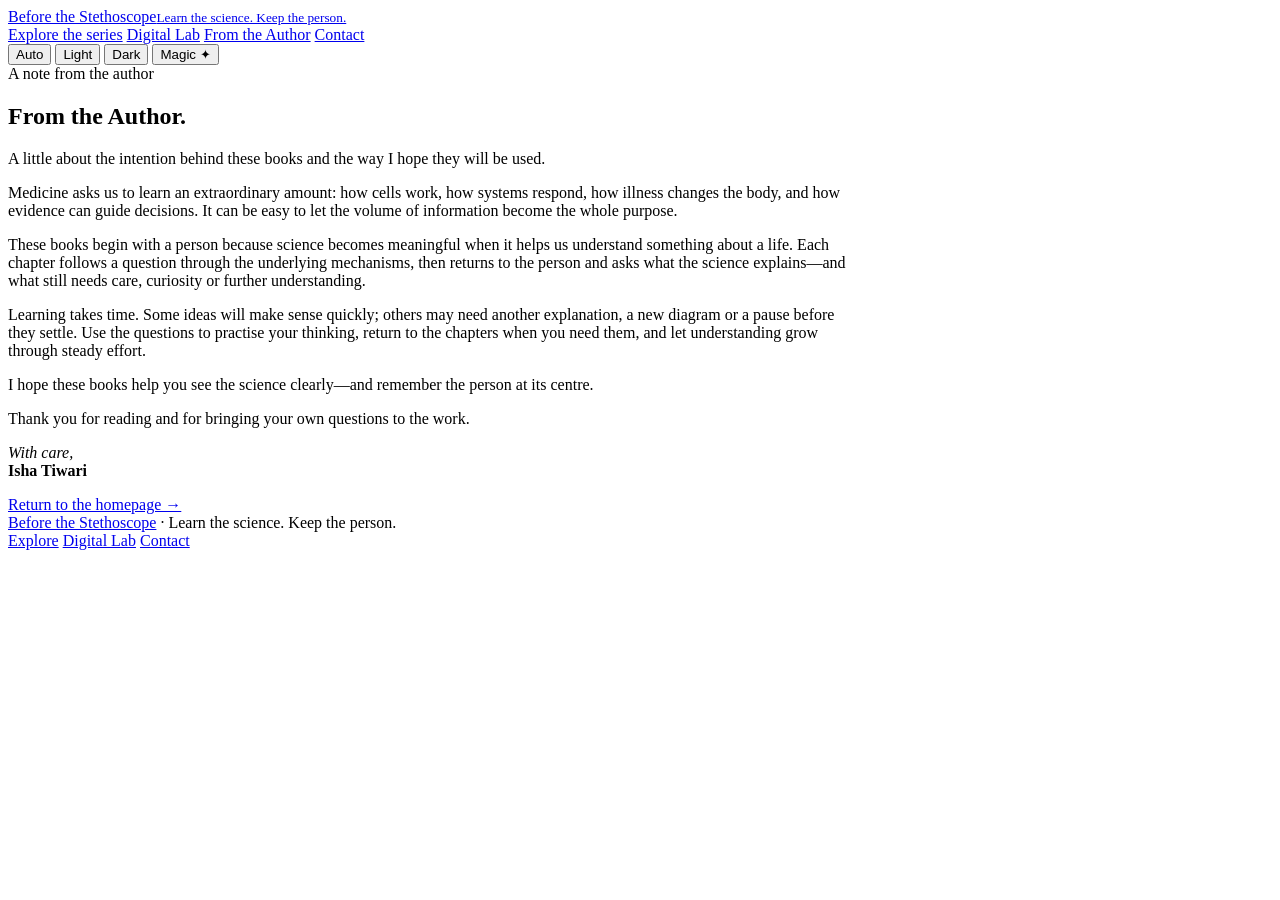
==== author.html @ 23d2c349 "Create author.html" ====
<!doctype html>
<html lang="en" data-theme="dark">
<head>
  <meta charset="utf-8">
  <meta name="viewport" content="width=device-width,initial-scale=1">
  <meta name="description" content="A note from the author of Before the Stethoscope.">
  <title>From the Author — Before the Stethoscope</title>
  <link rel="stylesheet" href="style.css">
  <script defer src="analytics.js"></script>
  <script defer src="site.js"></script>
</head>
<body>
<div class="topline"></div>
<header class="site-header">
  <nav class="nav" aria-label="Main navigation">
    <a class="brand" href="index.html">Before the Stethoscope<small>Learn the science. Keep the person.</small></a>
    <div class="nav-tools">
      <a href="explore.html">Explore the series</a>
      <a href="digital-lab.html">Digital Lab</a>
      <a href="author.html" aria-current="page">From the Author</a>
      <a href="index.html#contact">Contact</a>
      <div class="theme-picker" role="group" aria-label="Choose appearance">
        <button data-theme-choice="system">Auto</button>
        <button data-theme-choice="light">Light</button>
        <button data-theme-choice="dark">Dark</button>
        <button data-theme-choice="magic">Magic ✦</button>
      </div>
    </div>
  </nav>
</header>

<main>
  <section class="page-intro">
    <div class="wrap">
      <span class="eyebrow">A note from the author</span>
      <h1>From the Author.</h1>
      <p>A little about the intention behind these books and the way I hope they will be used.</p>
    </div>
  </section>

  <section class="section">
    <div class="wrap panel" style="max-width:850px">
      <p>Medicine asks us to learn an extraordinary amount: how cells work, how systems respond, how illness changes the body, and how evidence can guide decisions. It can be easy to let the volume of information become the whole purpose.</p>
      <p>These books begin with a person because science becomes meaningful when it helps us understand something about a life. Each chapter follows a question through the underlying mechanisms, then returns to the person and asks what the science explains—and what still needs care, curiosity or further understanding.</p>
      <p>Learning takes time. Some ideas will make sense quickly; others may need another explanation, a new diagram or a pause before they settle. Use the questions to practise your thinking, return to the chapters when you need them, and let understanding grow through steady effort.</p>
      <p class="quote">I hope these books help you see the science clearly—and remember the person at its centre.</p>
      <p>Thank you for reading and for bringing your own questions to the work.</p>
      <p><em>With care,</em><br><strong>Isha Tiwari</strong></p>
      <a class="button outline" href="index.html">Return to the homepage →</a>
    </div>
  </section>
</main>

<footer class="footer">
  <div class="wrap footer-inner">
    <span><a href="index.html">Before the Stethoscope</a> · Learn the science. Keep the person.</span>
    <nav aria-label="Footer navigation">
      <a href="explore.html">Explore</a>
      <a href="digital-lab.html">Digital Lab</a>
      <a href="index.html#contact">Contact</a>
    </nav>
  </div>
</footer>
</body>
</html>
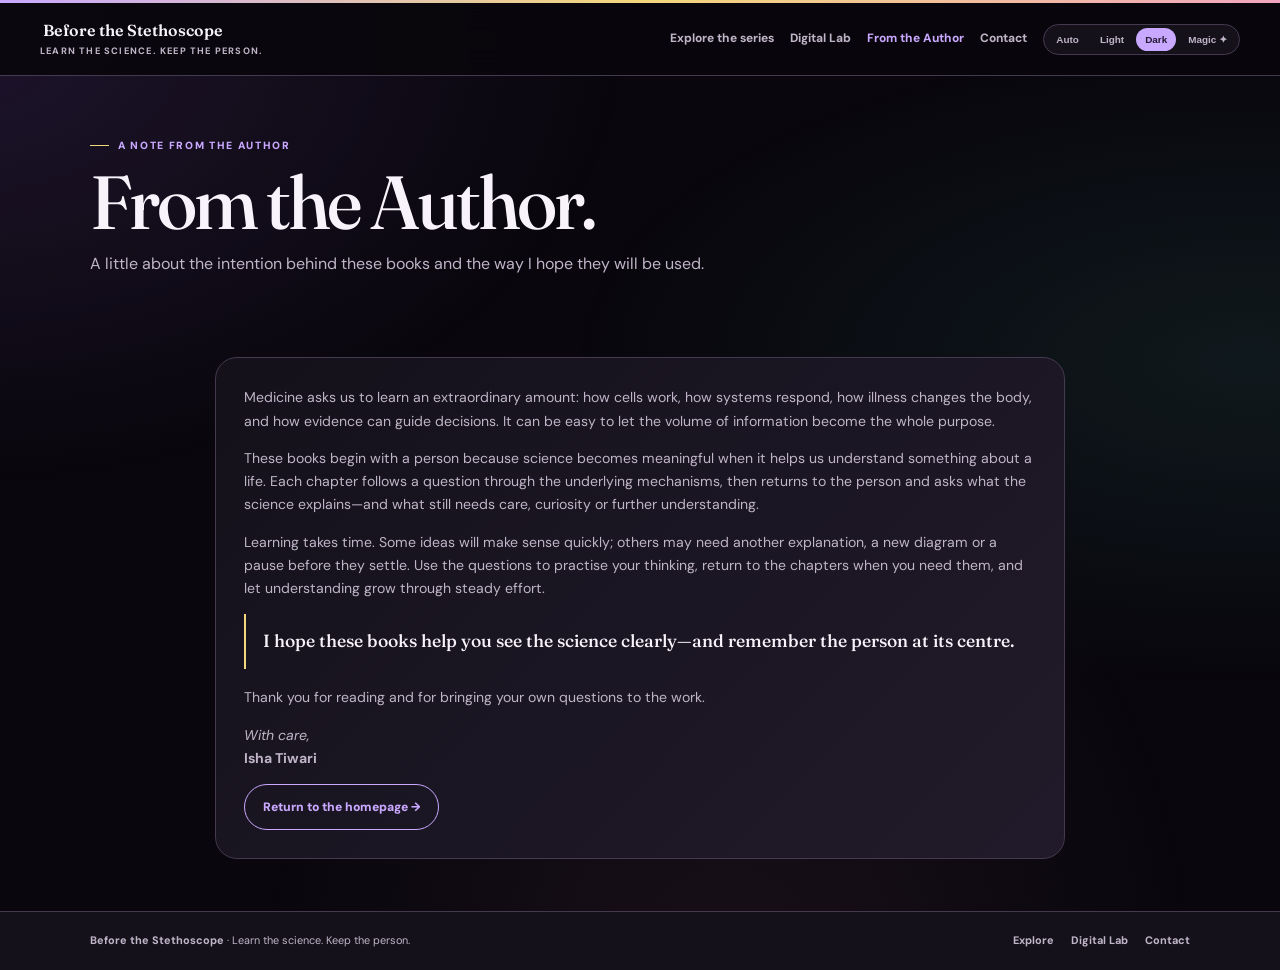
==== commit d44a2da1: "Update author.html" ====
--- a/author.html
+++ b/author.html
@@ -3,6 +3,7 @@
 <head>
   <meta charset="utf-8">
   <meta name="viewport" content="width=device-width,initial-scale=1">
+  <link rel="icon" type="image/png" href="images/before-the-stethoscope-transparent.png">
   <meta name="description" content="A note from the author of Before the Stethoscope.">
   <title>From the Author — Before the Stethoscope</title>
   <link rel="stylesheet" href="style.css">
@@ -13,7 +14,17 @@
 <div class="topline"></div>
 <header class="site-header">
   <nav class="nav" aria-label="Main navigation">
-    <a class="brand" href="index.html">Before the Stethoscope<small>Learn the science. Keep the person.</small></a>
+   <a class="brand" href="index.html" aria-label="Before the Stethoscope home">
+  <img
+    class="brand-logo"
+    src="before-the-stethoscope-transparent.png"
+    alt=""
+  >
+  <span class="brand-copy">
+    Before the Stethoscope
+    <small>Learn the science. Keep the person.</small>
+  </span>
+</a>
     <div class="nav-tools">
       <a href="explore.html">Explore the series</a>
       <a href="digital-lab.html">Digital Lab</a>
--- a/style.css
+++ b/style.css
@@ -0,0 +1,320 @@
+@import url('https://fonts.googleapis.com/css2?family=DM+Sans:wght@400;500;600;700;800&family=Fraunces:opsz,wght@9..144,400;9..144,500;9..144,600&display=swap');
+
+:root {
+  color-scheme: dark;
+  --bg: #09070d;
+  --paper: #14111b;
+  --soft: #211a2a;
+  --ink: #f8f3fb;
+  --muted: #c0b5c8;
+  --violet: #c9a8ff;
+  --gold: #f3d77b;
+  --rose: #f1a6bf;
+  --line: #45394f;
+  --serif: Fraunces, Georgia, serif;
+  --sans: 'DM Sans', system-ui, sans-serif;
+}
+
+:root[data-theme="light"] {
+  color-scheme: light;
+  --bg: #f8f5f1;
+  --paper: #fffdf9;
+  --soft: #f0eaf4;
+  --ink: #292435;
+  --muted: #6d6676;
+  --violet: #684b91;
+  --gold: #aa812d;
+  --rose: #b85e7b;
+  --line: #e3dce7;
+}
+
+:root[data-theme="magic"] {
+  --bg: #09060e;
+  --paper: #130d1b;
+  --soft: #20142d;
+  --ink: #fff8ff;
+  --muted: #d0c1df;
+  --violet: #d3adff;
+  --gold: #ffe17d;
+  --rose: #f6a0c3;
+  --line: #52396b;
+}
+
+* { box-sizing: border-box; }
+html { scroll-behavior: smooth; scroll-padding-top: 90px; }
+
+body {
+  margin: 0;
+  background: var(--bg);
+  color: var(--ink);
+  font: 16px/1.65 var(--sans);
+}
+
+body:before {
+  content: '';
+  position: fixed;
+  inset: -20%;
+  z-index: -1;
+  pointer-events: none;
+  background:
+    radial-gradient(ellipse at 12% 18%, #8856c42b, transparent 30%),
+    radial-gradient(ellipse at 84% 43%, #42a99b1c, transparent 32%),
+    radial-gradient(ellipse at 55% 92%, #d47b9d14, transparent 34%);
+  animation: drift 24s ease-in-out infinite alternate;
+}
+
+:root[data-theme="magic"] body:before {
+  background:
+    radial-gradient(ellipse at 12% 18%, #b45cff55, transparent 34%),
+    radial-gradient(ellipse at 84% 43%, #42e8cf30, transparent 34%),
+    radial-gradient(ellipse at 55% 92%, #ff78cc2b, transparent 38%);
+}
+
+@keyframes drift {
+  to { transform: translate(1.5%, -1%) scale(1.06); filter: hue-rotate(22deg); }
+}
+
+a { color: inherit; }
+a:focus-visible, button:focus-visible { outline: 3px solid var(--rose); outline-offset: 3px; }
+.skip { position: absolute; left: -999px; top: 10px; z-index: 10; padding: 10px; background: var(--paper); }
+.skip:focus { left: 10px; }
+.wrap { width: min(1100px, calc(100% - 36px)); margin: auto; }
+.topline { height: 3px; background: linear-gradient(90deg, var(--violet), var(--gold), var(--rose)); }
+
+.site-header {
+  position: sticky;
+  top: 0;
+  z-index: 5;
+  background: color-mix(in srgb, var(--bg) 92%, transparent);
+  backdrop-filter: blur(16px);
+  border-bottom: 1px solid var(--line);
+}
+
+.nav {
+  width: min(1200px, calc(100% - 36px));
+  min-height: 72px;
+  margin: auto;
+  display: flex;
+  justify-content: space-between;
+  align-items: center;
+  gap: 18px;
+}
+
+.brand { text-decoration: none; font: 600 1rem/1.2 var(--serif); }
+.brand small {
+  display: block;
+  margin-top: 4px;
+  color: var(--muted);
+  font: 750 .58rem var(--sans);
+  letter-spacing: .13em;
+  text-transform: uppercase;
+}
+
+.nav-tools { display: flex; align-items: center; gap: 16px; }
+.nav-tools > a { color: var(--muted); font-size: .75rem; font-weight: 750; text-decoration: none; }
+.nav-tools > a:hover, .nav-tools > a[aria-current="page"] { color: var(--violet); }
+
+.theme-picker {
+  display: flex;
+  gap: 3px;
+  padding: 3px;
+  border: 1px solid var(--line);
+  border-radius: 99px;
+  background: var(--paper);
+}
+
+.theme-picker button {
+  border: 0;
+  border-radius: 99px;
+  background: transparent;
+  padding: 6px 9px;
+  color: var(--muted);
+  font-size: .62rem;
+  font-weight: 800;
+  cursor: pointer;
+}
+
+.theme-picker button[aria-pressed="true"] { background: var(--violet); color: #241a31; }
+
+.eyebrow {
+  display: inline-flex;
+  align-items: center;
+  gap: 9px;
+  color: var(--violet);
+  font-size: .65rem;
+  font-weight: 850;
+  letter-spacing: .16em;
+  text-transform: uppercase;
+}
+
+.eyebrow:before { content: ''; width: 19px; height: 1px; background: var(--gold); }
+h1, h2, h3, p { margin-top: 0; }
+
+.hero { position: relative; overflow: hidden; padding: 78px 0 58px; text-align: center; }
+.hero:before {
+  content: '';
+  position: absolute;
+  left: 50%;
+  top: -260px;
+  width: 500px;
+  height: 500px;
+  transform: translateX(-50%);
+  border: 1px solid #c7a4ff26;
+  border-radius: 50%;
+  box-shadow: inset 0 0 0 35px #c7a4ff08, inset 0 0 0 84px #f1d4770a;
+  pointer-events: none;
+}
+.hero-content { position: relative; max-width: 820px; margin: auto; }
+.hero h1 { margin: 14px 0; font: 500 clamp(3rem, 8vw, 6.3rem)/.99 var(--serif); letter-spacing: -.055em; }
+.hero h1 em { color: var(--violet); font-weight: 400; }
+.hero .lead { max-width: 670px; margin: 0 auto; color: var(--muted); font-size: 1rem; }
+
+.actions { display: flex; justify-content: center; flex-wrap: wrap; gap: 11px; margin-top: 26px; }
+.button {
+  display: inline-flex;
+  align-items: center;
+  justify-content: center;
+  padding: 12px 18px;
+  border: 1px solid var(--violet);
+  border-radius: 99px;
+  background: var(--violet);
+  color: #21162c;
+  text-decoration: none;
+  font-size: .76rem;
+  font-weight: 850;
+  transition: transform .2s, box-shadow .2s;
+}
+.button:hover { transform: translateY(-2px); box-shadow: 0 8px 25px #a875e638; }
+.button.outline { background: transparent; color: var(--violet); }
+
+.section { padding: 34px 0 52px; scroll-margin-top: 90px; }
+.heading { display: flex; align-items: end; justify-content: space-between; gap: 20px; margin-bottom: 20px; }
+.heading h2 { margin: 8px 0 0; font: 500 clamp(2rem, 4vw, 3rem)/1.08 var(--serif); }
+.heading > p { max-width: 420px; margin: 0; color: var(--muted); font-size: .82rem; }
+
+.panel {
+  padding: 28px;
+  border: 1px solid var(--line);
+  border-radius: 22px;
+  background: linear-gradient(135deg, var(--paper), var(--soft));
+}
+.split { display: grid; grid-template-columns: .8fr 1.2fr; gap: 32px; align-items: center; }
+.panel h2 { margin: 10px 0; font: 500 clamp(1.9rem, 4vw, 2.8rem)/1.08 var(--serif); }
+.panel p { color: var(--muted); font-size: .88rem; }
+.panel p:last-child { margin-bottom: 0; }
+.quote { padding: 14px 17px; border-left: 2px solid var(--gold); color: var(--ink) !important; font: 500 1.1rem/1.5 var(--serif) !important; }
+
+.grid { display: grid; grid-template-columns: repeat(3, 1fr); gap: 13px; }
+.card {
+  position: relative;
+  min-height: 148px;
+  padding: 19px;
+  border: 1px solid color-mix(in srgb, var(--accent) 35%, var(--line));
+  border-radius: 18px;
+  background: linear-gradient(145deg, color-mix(in srgb, var(--accent) 13%, var(--paper)), var(--paper));
+  text-decoration: none;
+  overflow: hidden;
+  transition: transform .2s, border .2s;
+}
+.card:after {
+  content: '';
+  position: absolute;
+  width: 110px;
+  height: 110px;
+  right: -35px;
+  top: -40px;
+  border: 1px solid color-mix(in srgb, var(--accent) 30%, transparent);
+  border-radius: 50%;
+  box-shadow: 0 0 0 15px color-mix(in srgb, var(--accent) 5%, transparent), 0 0 0 32px color-mix(in srgb, var(--accent) 3%, transparent);
+}
+.card:hover { transform: translateY(-4px); border-color: var(--accent); }
+.card small { color: var(--accent); font-size: .61rem; font-weight: 850; letter-spacing: .14em; }
+.card h3 { position: relative; z-index: 1; margin: 11px 0 6px; font: 500 1.3rem/1.12 var(--serif); }
+.card p { position: relative; z-index: 1; margin: 0; color: var(--muted); font-size: .76rem; }
+
+.feature-grid { display: grid; grid-template-columns: repeat(3, 1fr); gap: 13px; }
+.feature { padding: 22px; border: 1px solid var(--line); border-radius: 18px; background: var(--paper); }
+.feature .symbol { font-size: 1.5rem; }
+.feature h3 { margin: 10px 0 6px; font: 500 1.35rem var(--serif); }
+.feature p { color: var(--muted); font-size: .8rem; }
+.feature a { color: var(--violet); font-size: .75rem; font-weight: 800; text-decoration: none; }
+
+.contact {
+  display: grid;
+  grid-template-columns: 1fr auto;
+  gap: 20px;
+  align-items: center;
+  padding: 26px 29px;
+  border-radius: 22px;
+  background: #39264c;
+  color: #fff;
+}
+.contact h2 { margin: 7px 0; font: 500 clamp(1.8rem, 3.5vw, 2.5rem)/1.1 var(--serif); }
+.contact p { margin: 0; color: #eee5f3; font-size: .84rem; }
+.contact a { padding: 12px 17px; border: 1px solid white; border-radius: 99px; background: white; color: #39264c; font-size: .76rem; font-weight: 850; text-decoration: none; white-space: nowrap; }
+
+.footer { padding: 20px 0; background: var(--paper); border-top: 1px solid var(--line); color: var(--muted); font-size: .68rem; }
+.footer-inner { display: flex; justify-content: space-between; gap: 15px; align-items: center; }
+.footer a { font-weight: 750; text-decoration: none; }
+.footer nav { display: flex; gap: 17px; }
+
+.page-intro { padding: 52px 0 30px; }
+.page-intro h1 { margin: 10px 0; font: 500 clamp(2.6rem, 6vw, 4.7rem)/1.02 var(--serif); letter-spacing: -.04em; }
+.page-intro p { max-width: 720px; color: var(--muted); }
+
+.series-list { display: grid; gap: 13px; }
+.series-row {
+  display: grid;
+  grid-template-columns: 65px 1fr;
+  gap: 18px;
+  padding: 22px;
+  border: 1px solid var(--line);
+  border-left: 3px solid var(--accent);
+  border-radius: 16px;
+  background: var(--paper);
+}
+.series-num { color: var(--accent); font: 500 1.55rem var(--serif); }
+.series-row h2 { margin: 0 0 5px; font: 500 1.55rem var(--serif); }
+.series-row p { margin: 0; color: var(--muted); font-size: .85rem; }
+.series-row .focus { margin-top: 10px; color: var(--accent); font-size: .68rem; font-weight: 800; letter-spacing: .06em; }
+
+.lab-grid { display: grid; grid-template-columns: repeat(2, 1fr); gap: 16px; }
+.lab-card { padding: 24px; border: 1px solid var(--line); border-radius: 20px; background: linear-gradient(145deg, var(--paper), var(--soft)); }
+.lab-card h2 { font: 500 1.65rem var(--serif); }
+.lab-card p { color: var(--muted); font-size: .86rem; }
+.lab-card label { display: block; margin: 18px 0 6px; font-size: .76rem; font-weight: 800; }
+.lab-card input[type="range"] { width: 100%; accent-color: var(--violet); }
+.readout { padding: 14px; border: 1px solid var(--line); border-radius: 12px; background: var(--bg); color: var(--violet); font-weight: 750; }
+.choice { display: flex; flex-wrap: wrap; gap: 8px; margin: 14px 0; }
+.choice button { padding: 9px 12px; border: 1px solid var(--line); border-radius: 99px; background: var(--paper); color: var(--ink); font: 700 .75rem var(--sans); cursor: pointer; }
+.choice button:hover { border-color: var(--violet); }
+.answer { min-height: 55px; margin-top: 12px; padding: 12px; border-left: 2px solid var(--gold); color: var(--muted); font-size: .82rem; }
+.note { font-size: .72rem !important; color: var(--muted); }
+
+@media (max-width: 850px) {
+  .grid { grid-template-columns: repeat(2, 1fr); }
+  .split { grid-template-columns: 1fr; gap: 10px; }
+  .nav-tools > a { display: none; }
+  .feature-grid { grid-template-columns: 1fr 1fr; }
+}
+
+@media (max-width: 600px) {
+  .nav { width: calc(100% - 24px); min-height: 64px; }
+  .nav-tools { gap: 5px; }
+  .theme-picker button { padding: 6px; }
+  .hero { padding-top: 52px; }
+  .grid, .feature-grid, .lab-grid { grid-template-columns: 1fr; }
+  .heading { display: block; }
+  .heading > p { margin-top: 9px; }
+  .panel { padding: 21px; }
+  .contact { grid-template-columns: 1fr; }
+  .contact a { justify-self: start; }
+  .footer-inner { display: block; }
+  .footer nav { margin-top: 10px; flex-wrap: wrap; }
+  .series-row { grid-template-columns: 43px 1fr; padding: 17px; }
+  .series-row h2 { font-size: 1.3rem; }
+}
+
+@media (prefers-reduced-motion: reduce) {
+  *, *:before, *:after { scroll-behavior: auto !important; animation: none !important; transition: none !important; }
+}
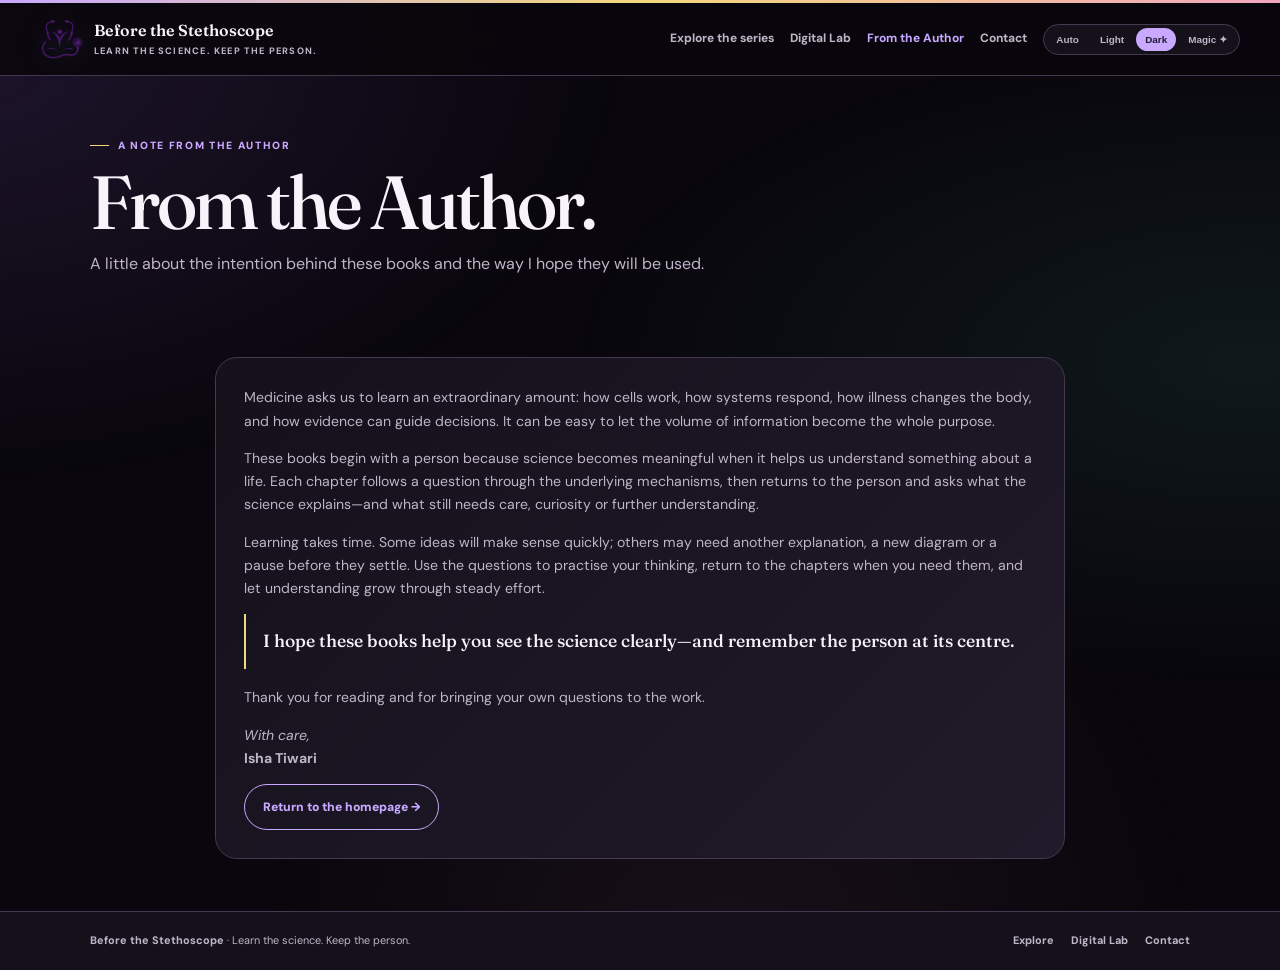
==== commit 6d67eae7: "Update author.html" ====
--- a/author.html
+++ b/author.html
@@ -17,7 +17,7 @@
    <a class="brand" href="index.html" aria-label="Before the Stethoscope home">
   <img
     class="brand-logo"
-    src="before-the-stethoscope-transparent.png"
+    src="images/before-the-stethoscope-transparent.png"
     alt=""
   >
   <span class="brand-copy">
--- a/style.css
+++ b/style.css
@@ -318,3 +318,43 @@
 @media (prefers-reduced-motion: reduce) {
   *, *:before, *:after { scroll-behavior: auto !important; animation: none !important; transition: none !important; }
 }
+.brand {
+  display: flex;
+  align-items: center;
+  gap: 10px;
+  text-decoration: none;
+}
+
+.brand-logo {
+  display: block;
+  width: 44px;
+  height: 44px;
+  object-fit: contain;
+  filter: drop-shadow(0 0 12px #b591e733);
+}
+
+.brand-copy {
+  display: block;
+}
+
+.footer-brand {
+  display: flex;
+  align-items: center;
+  gap: 9px;
+}
+
+.footer-brand img {
+  width: 36px;
+  height: 36px;
+  object-fit: contain;
+}
+
+.footer-brand span,
+.footer-brand small {
+  display: block;
+}
+
+.footer-brand small {
+  font-size: .61rem;
+  font-weight: 500;
+}
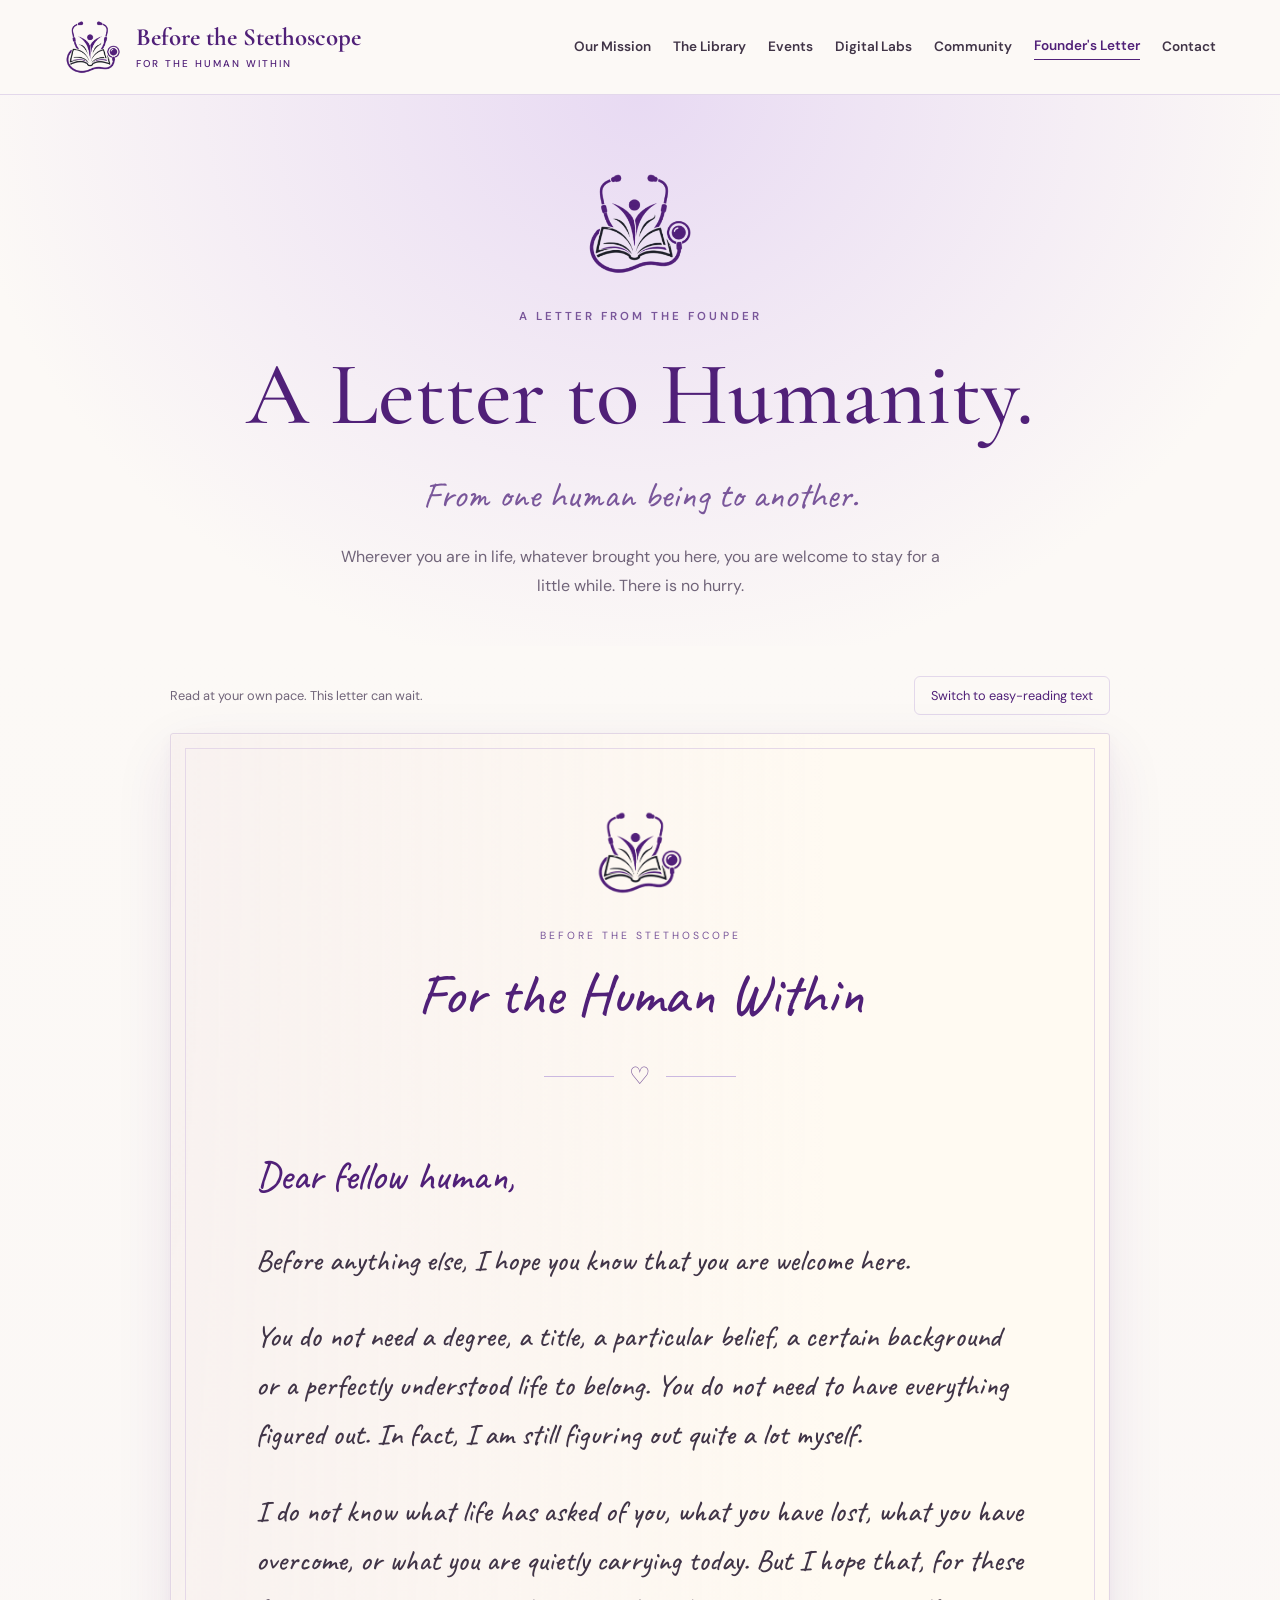
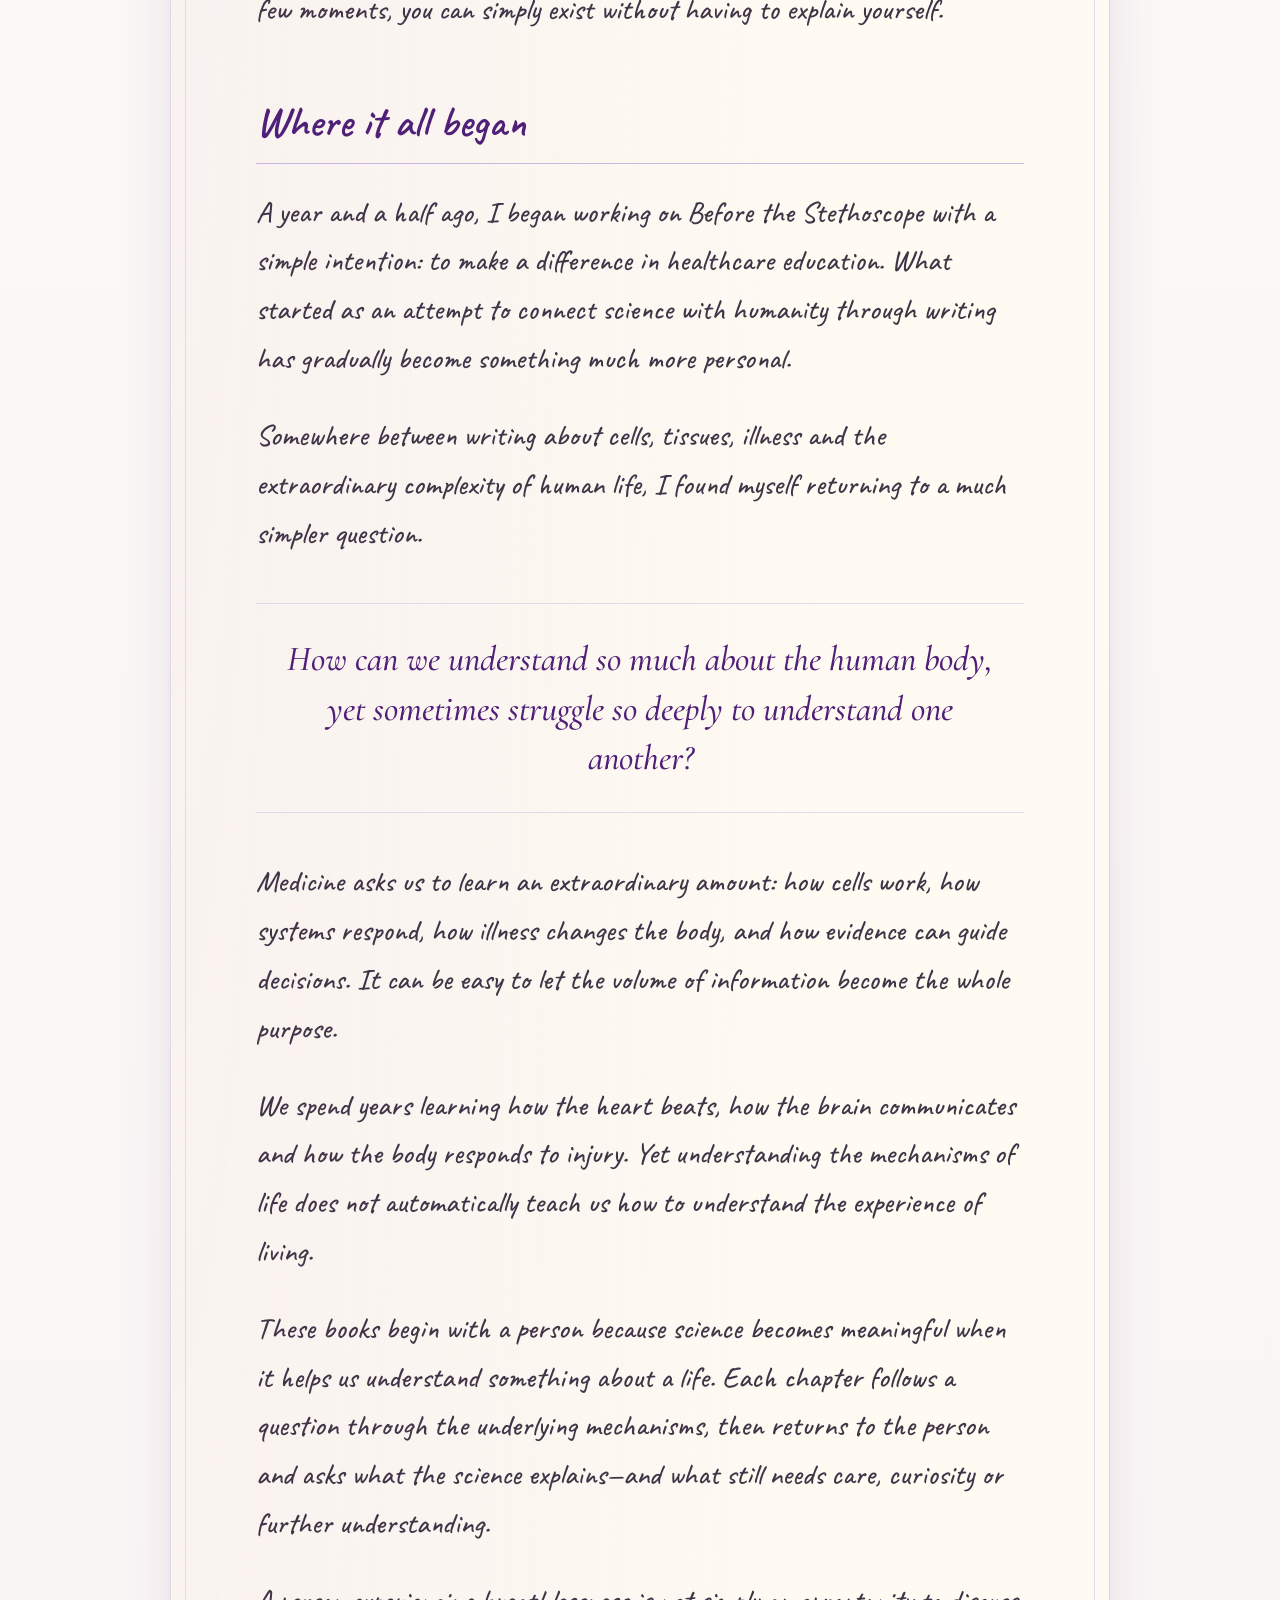
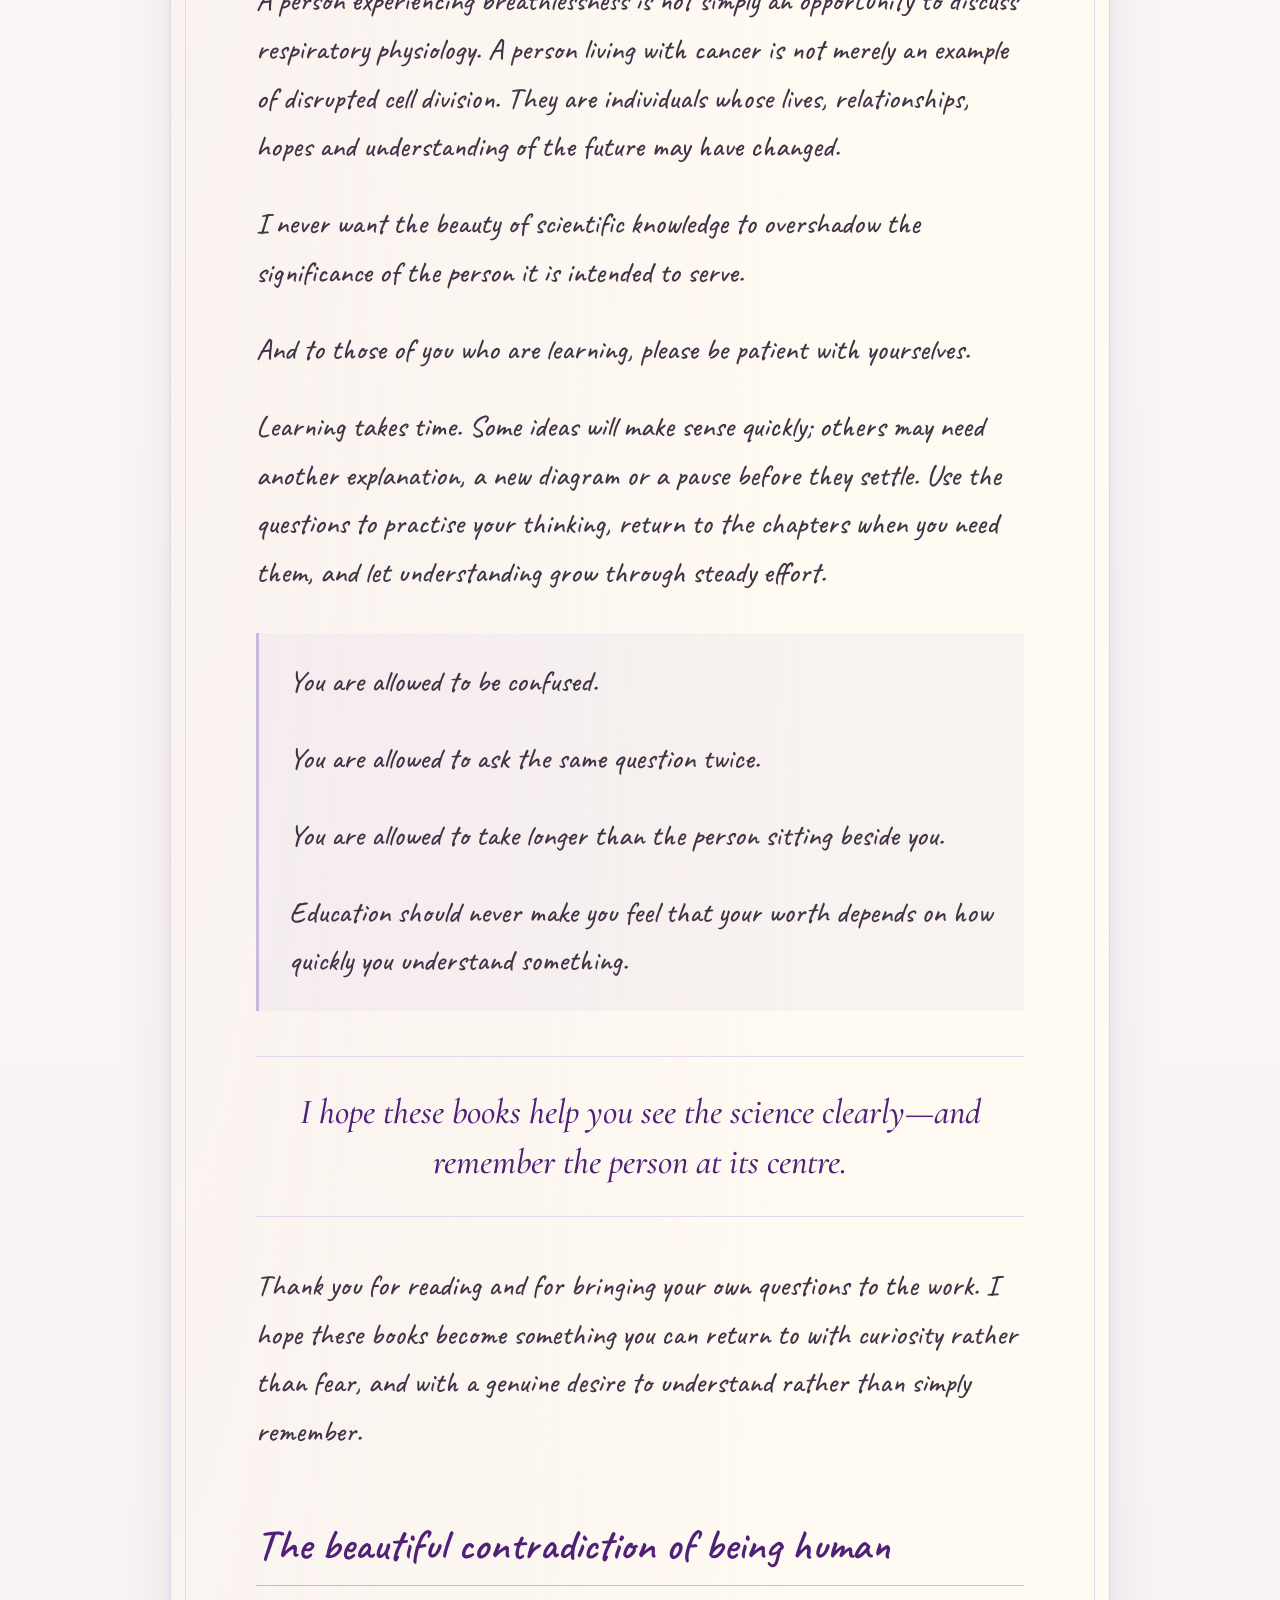
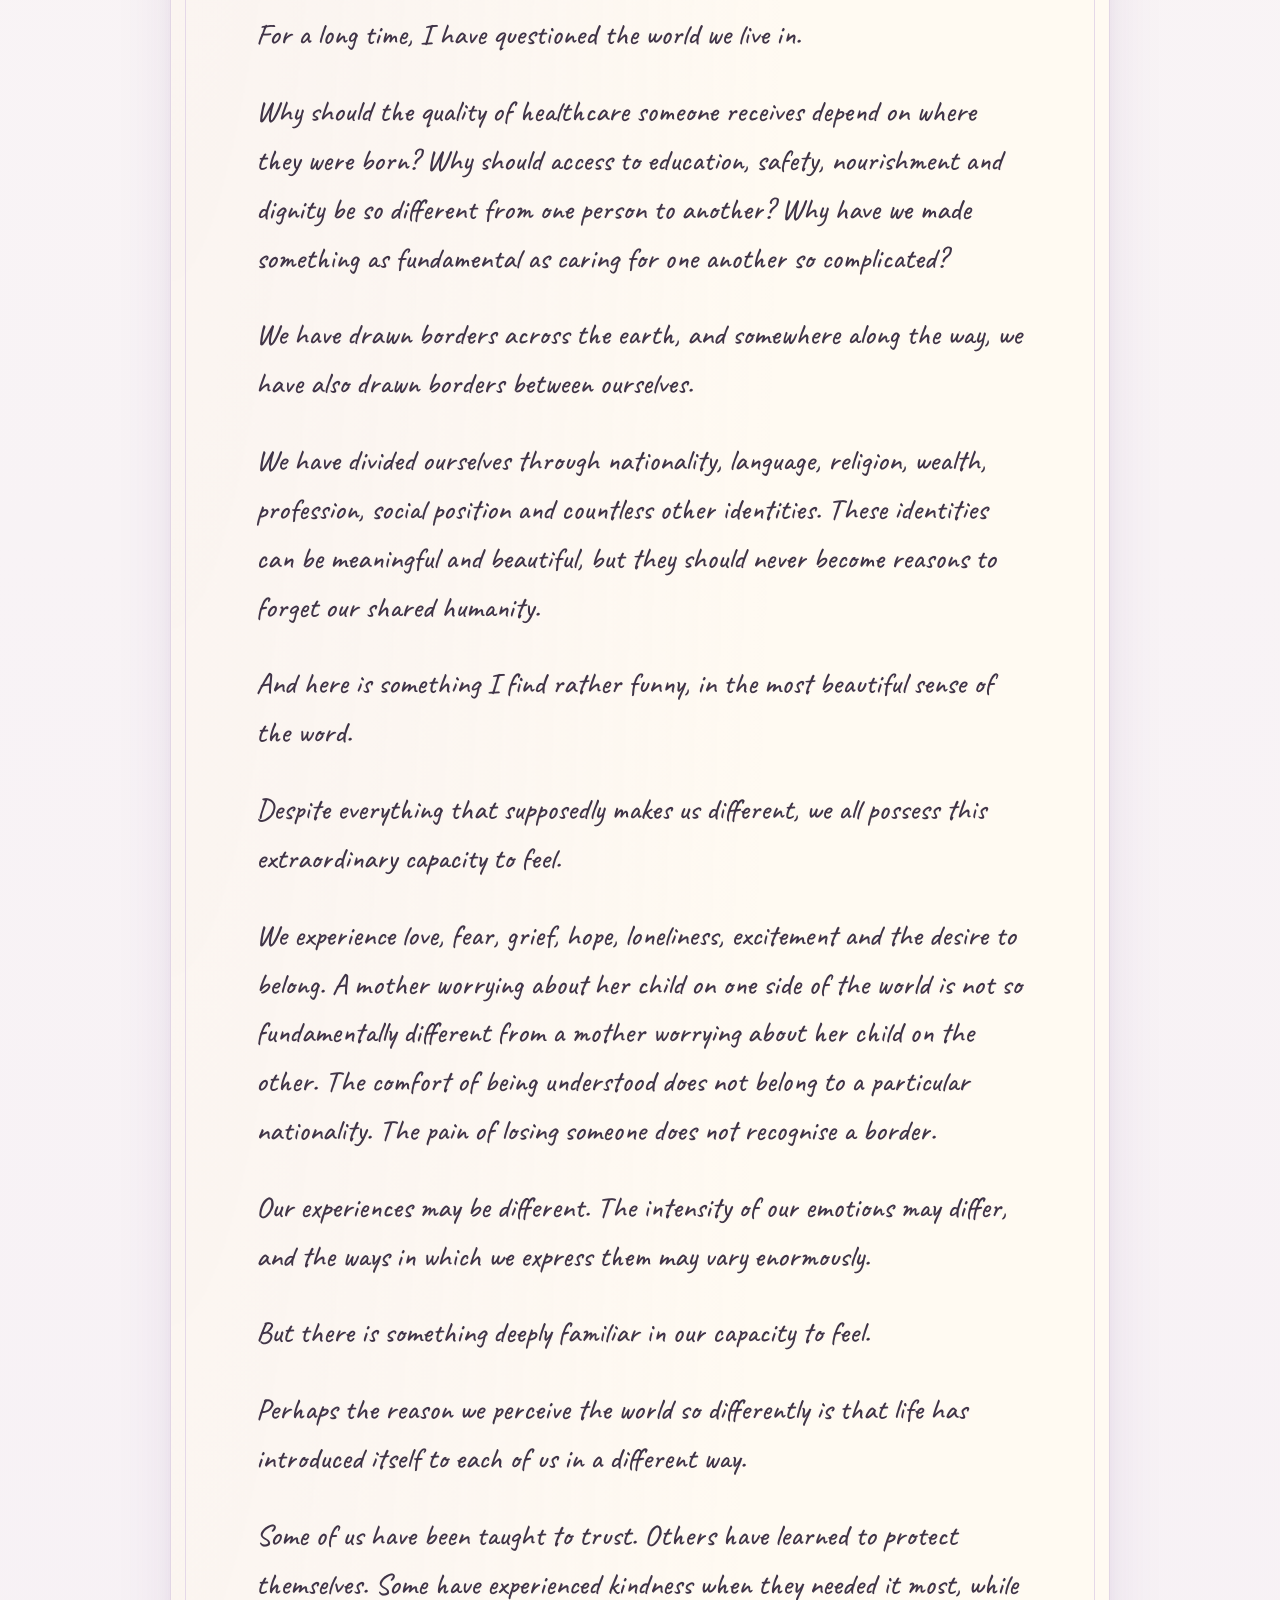
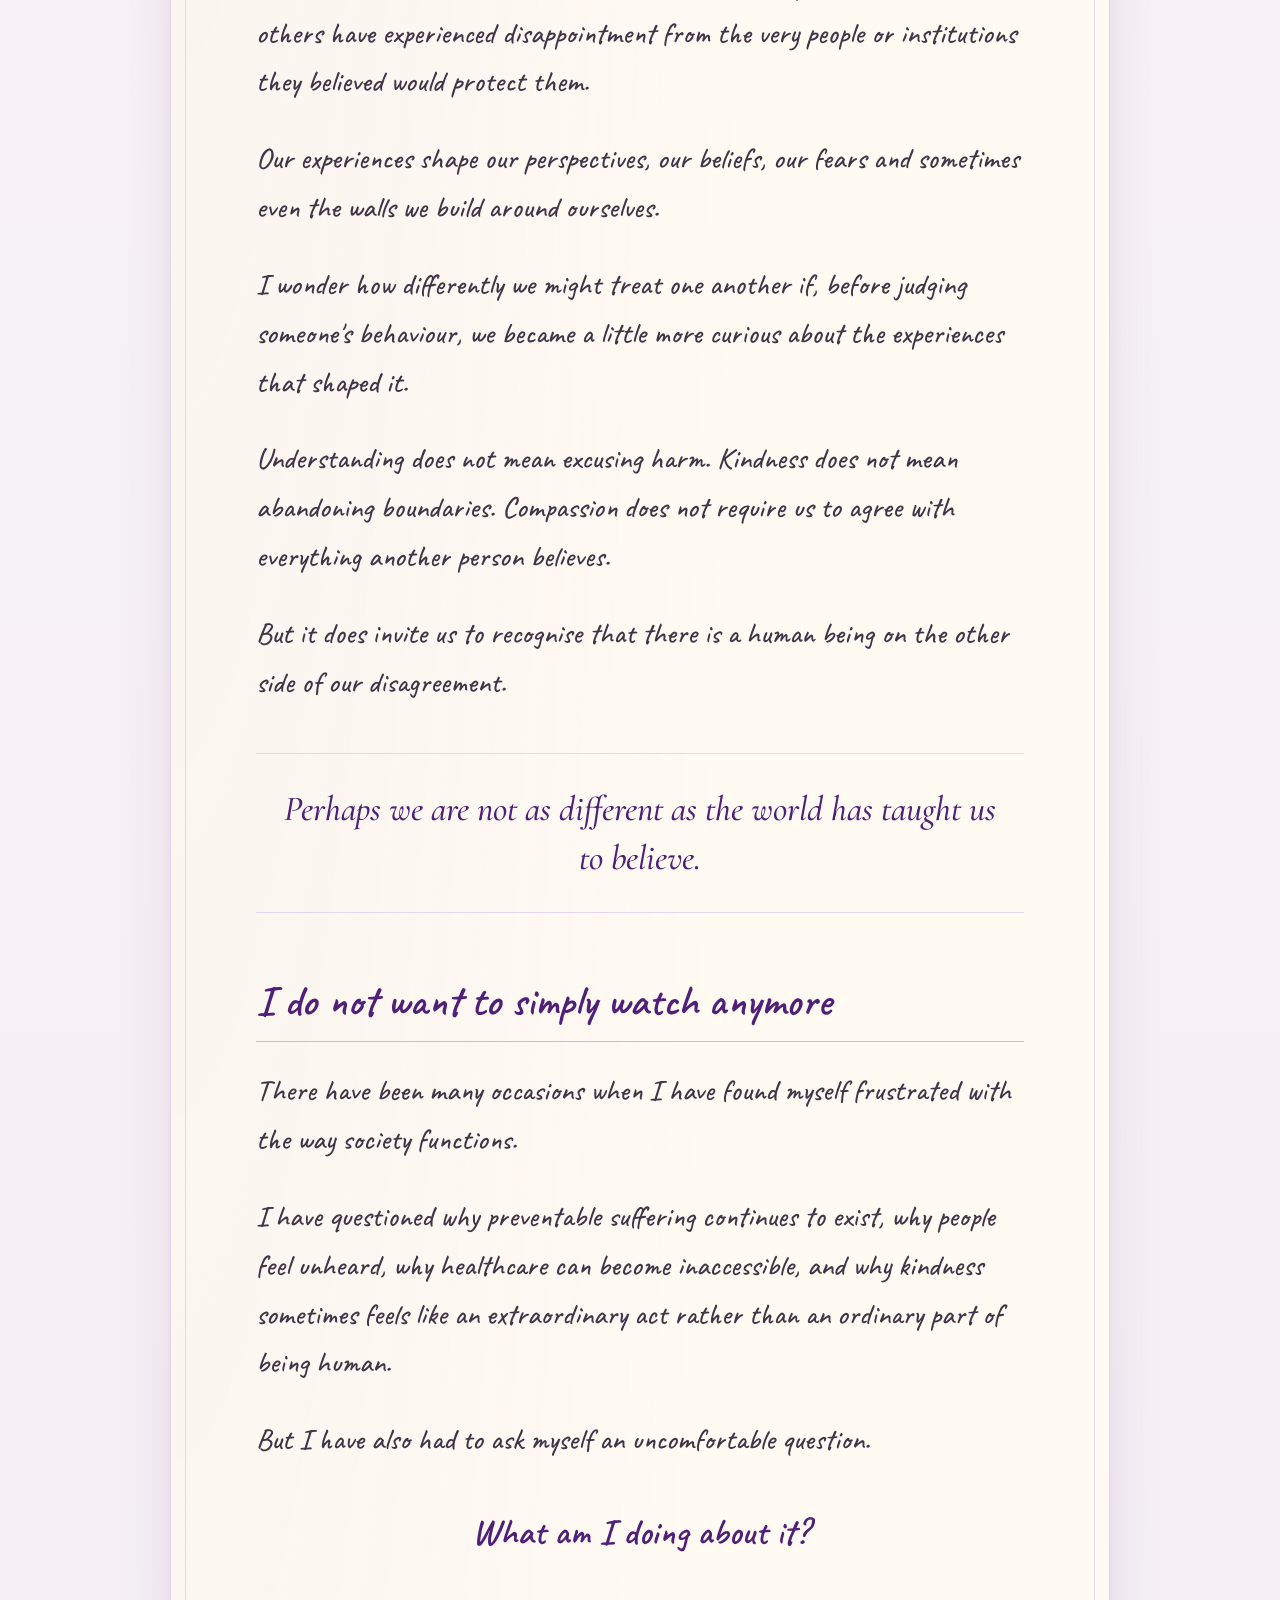
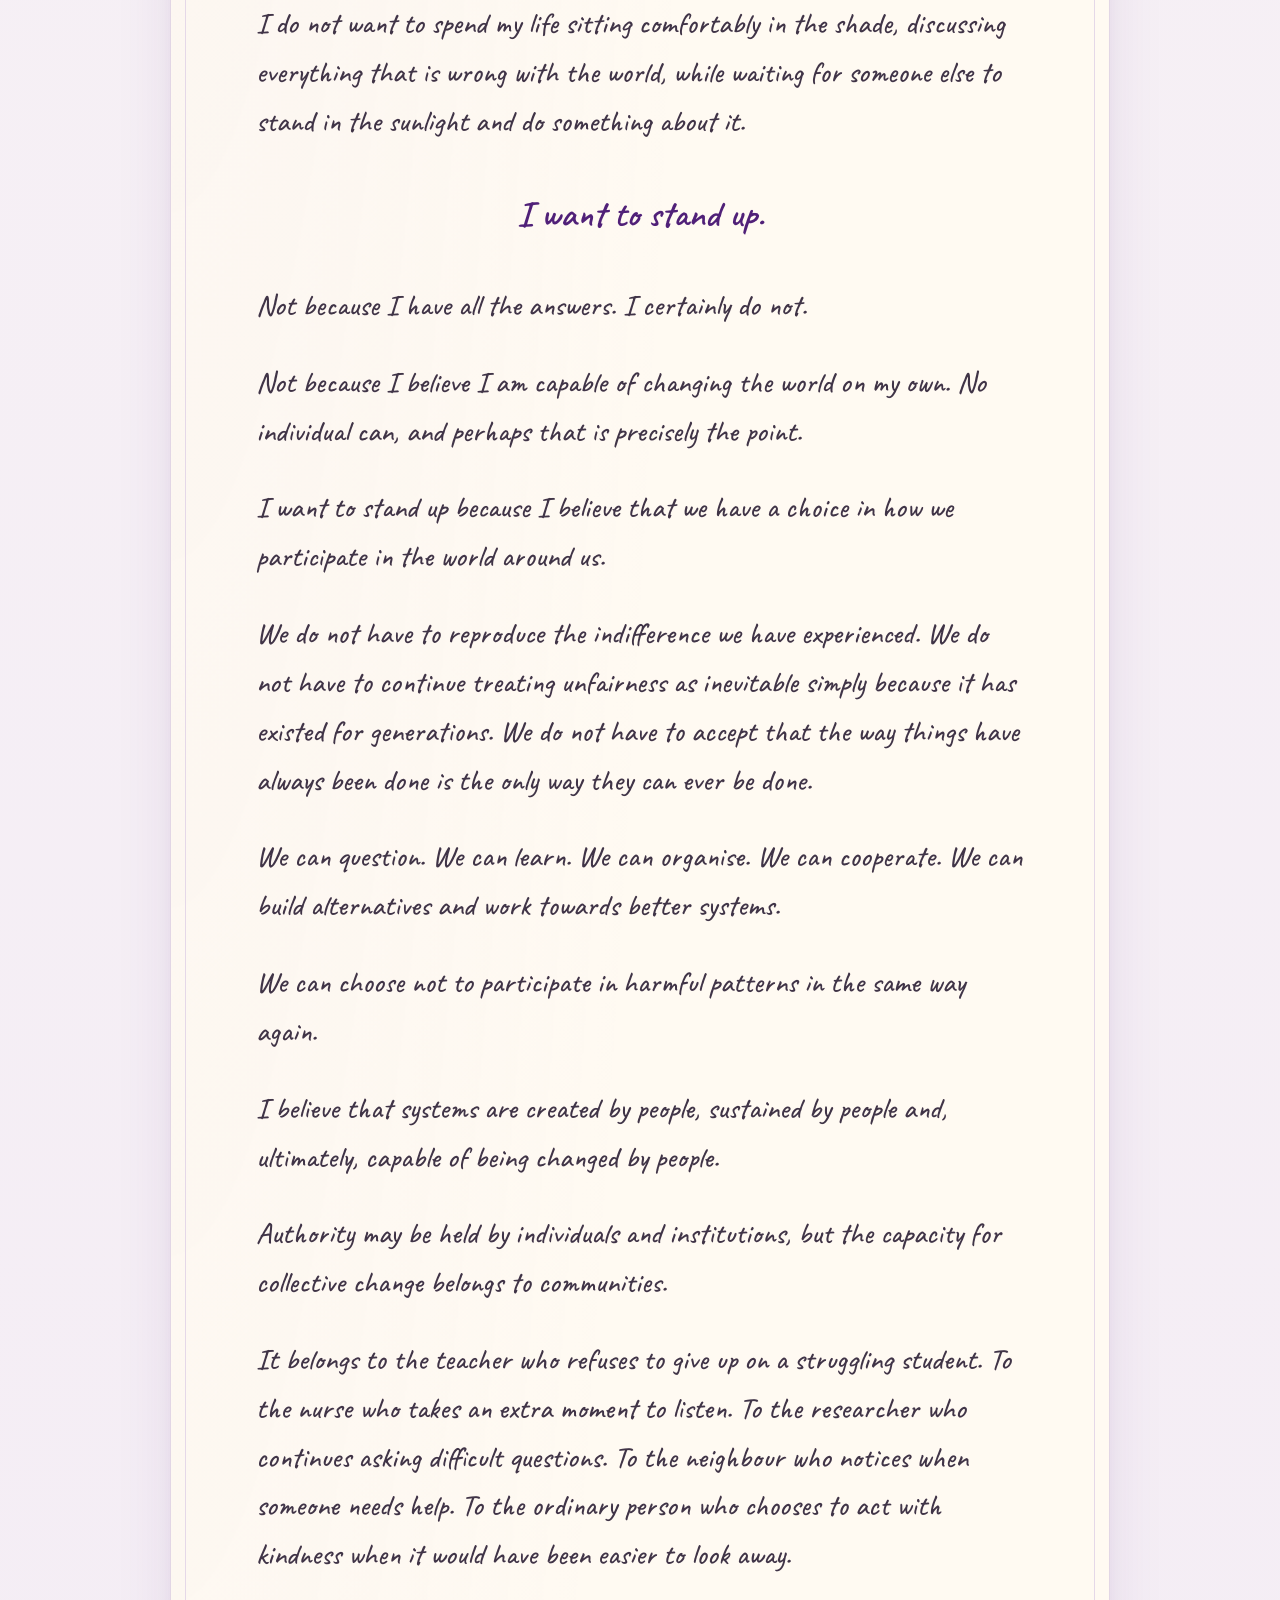
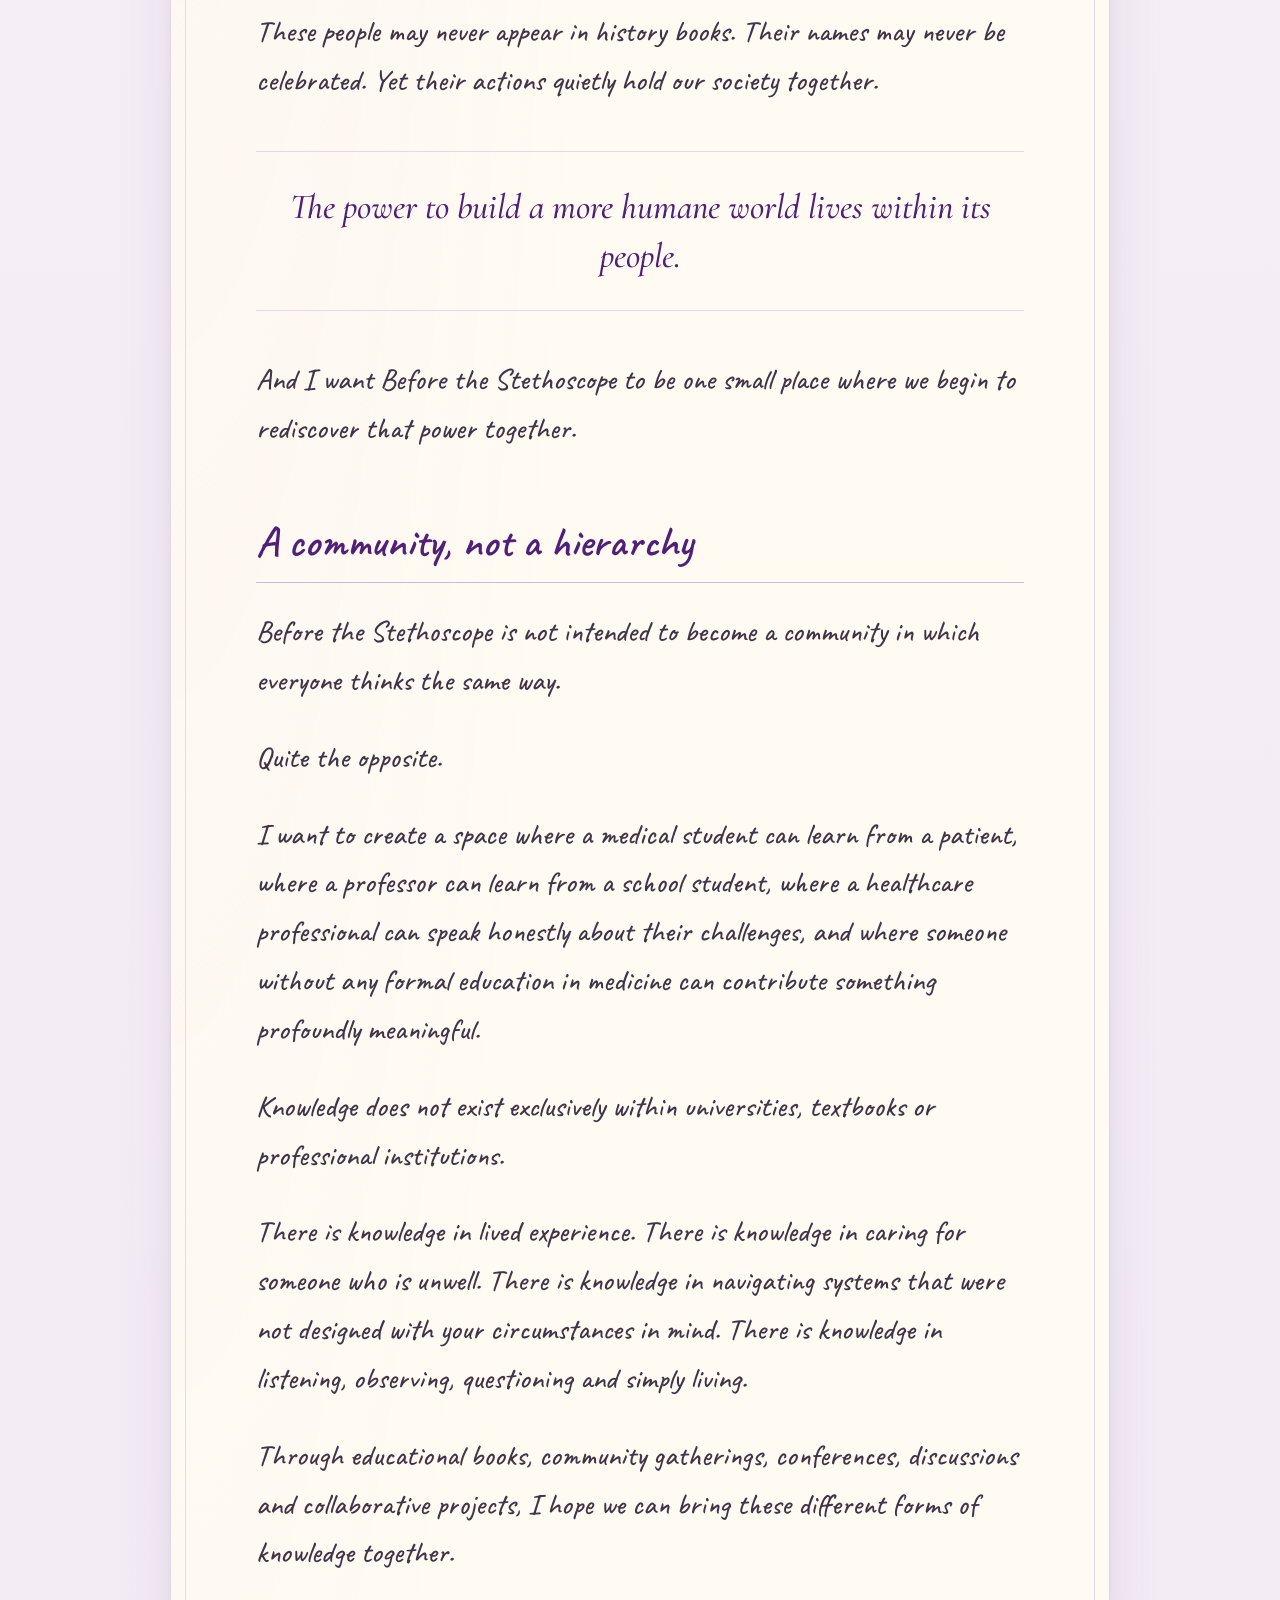
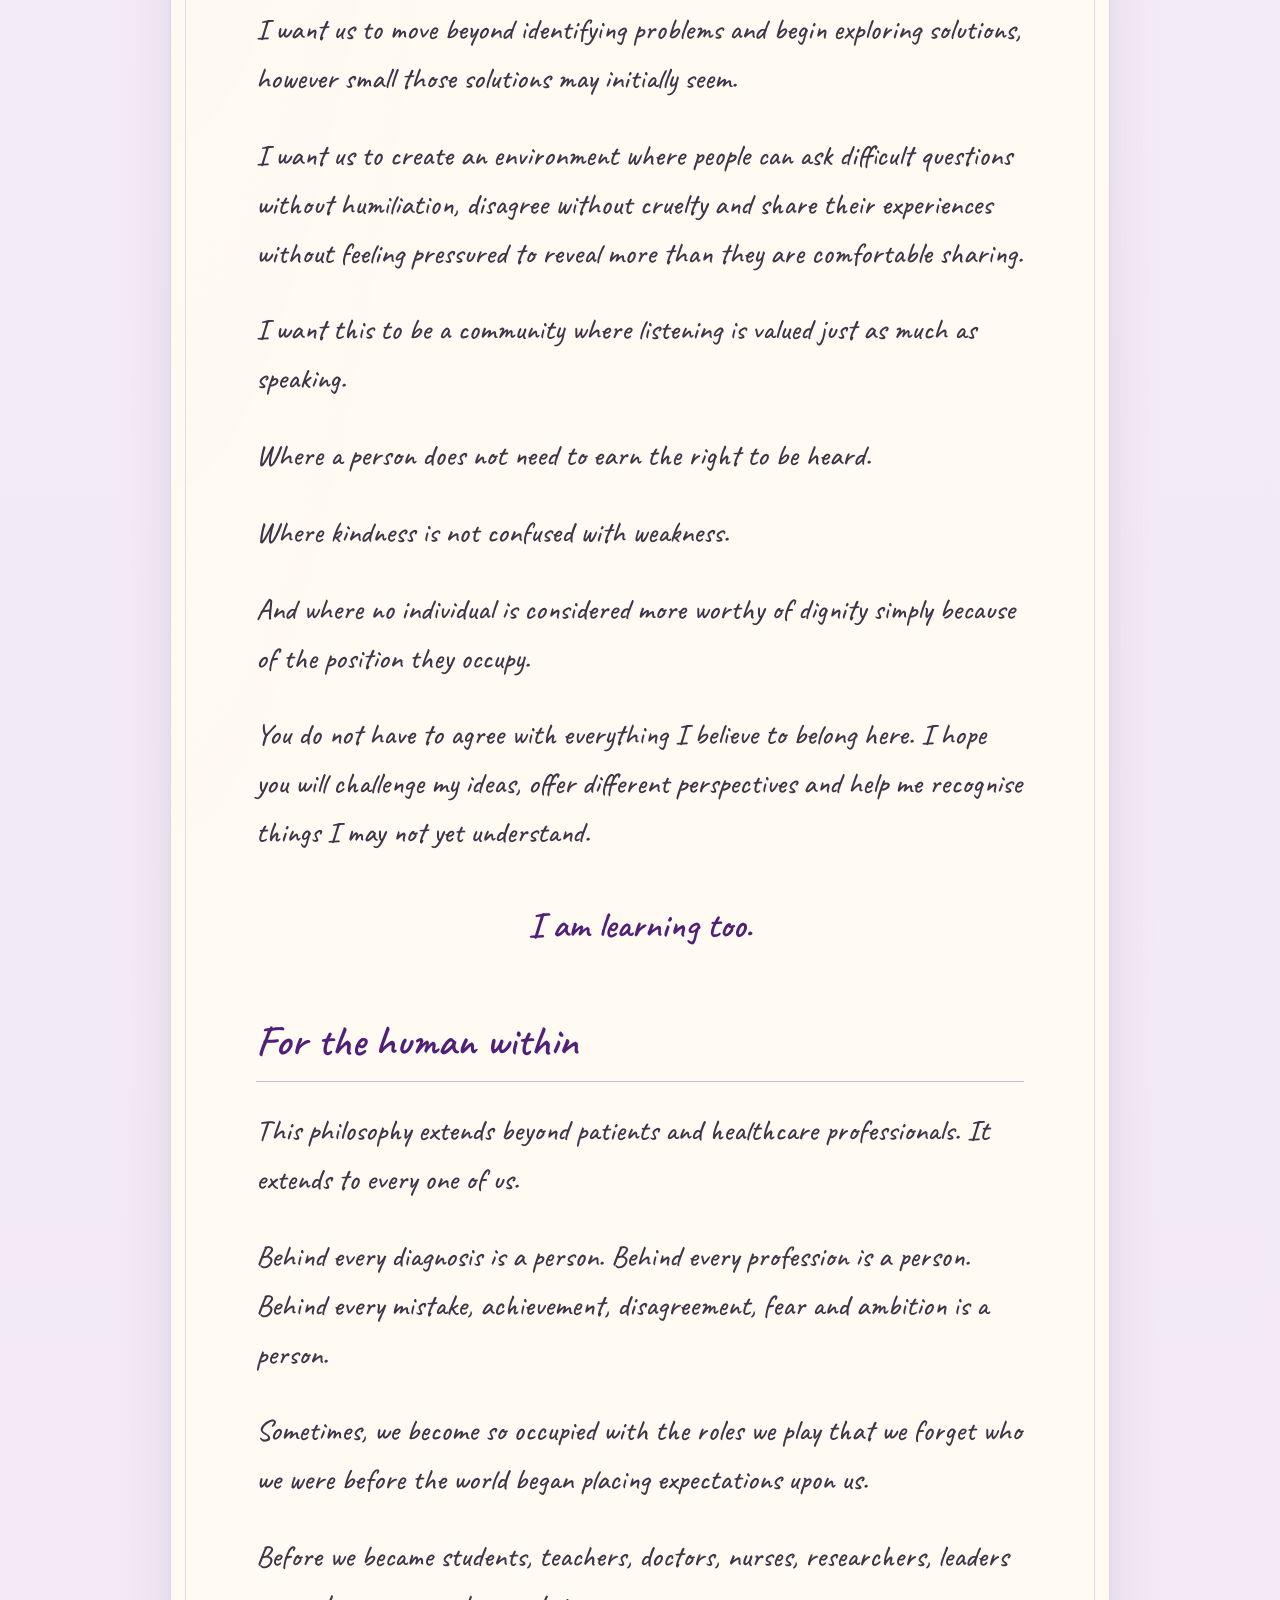
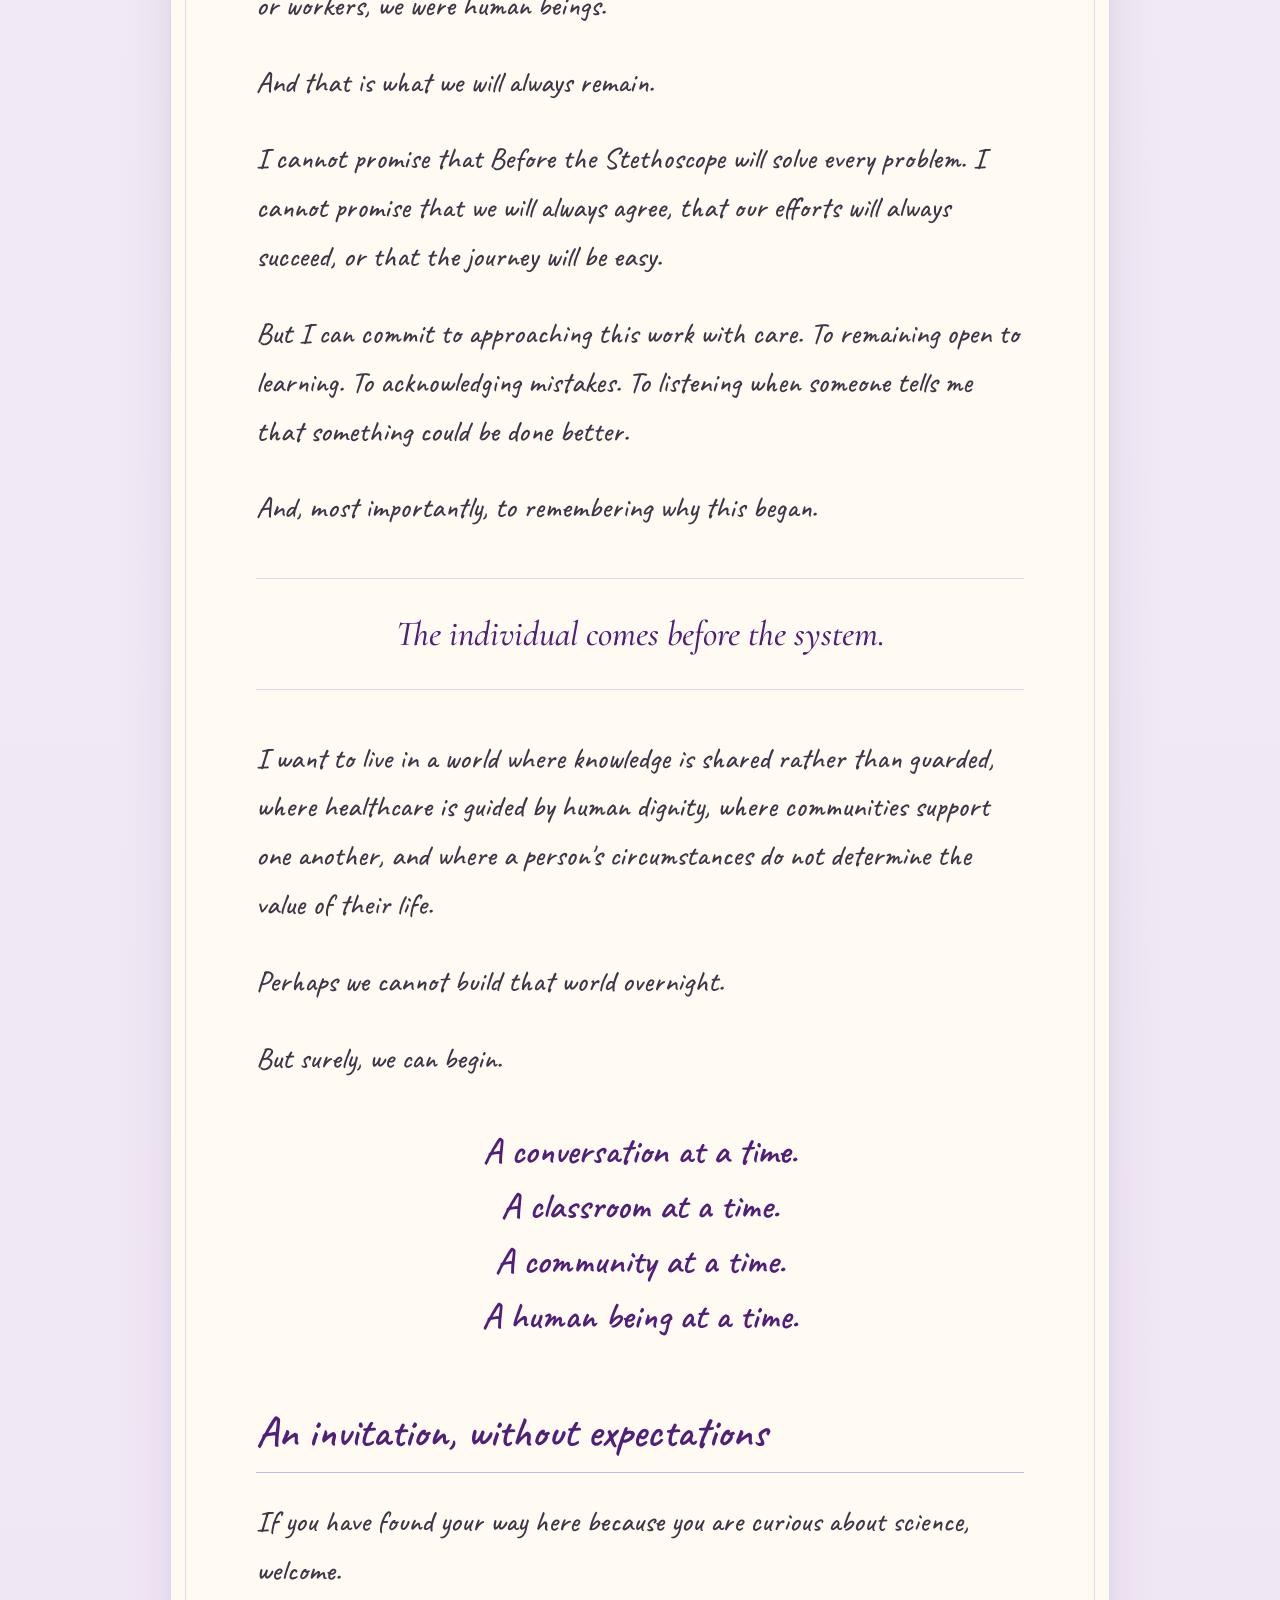
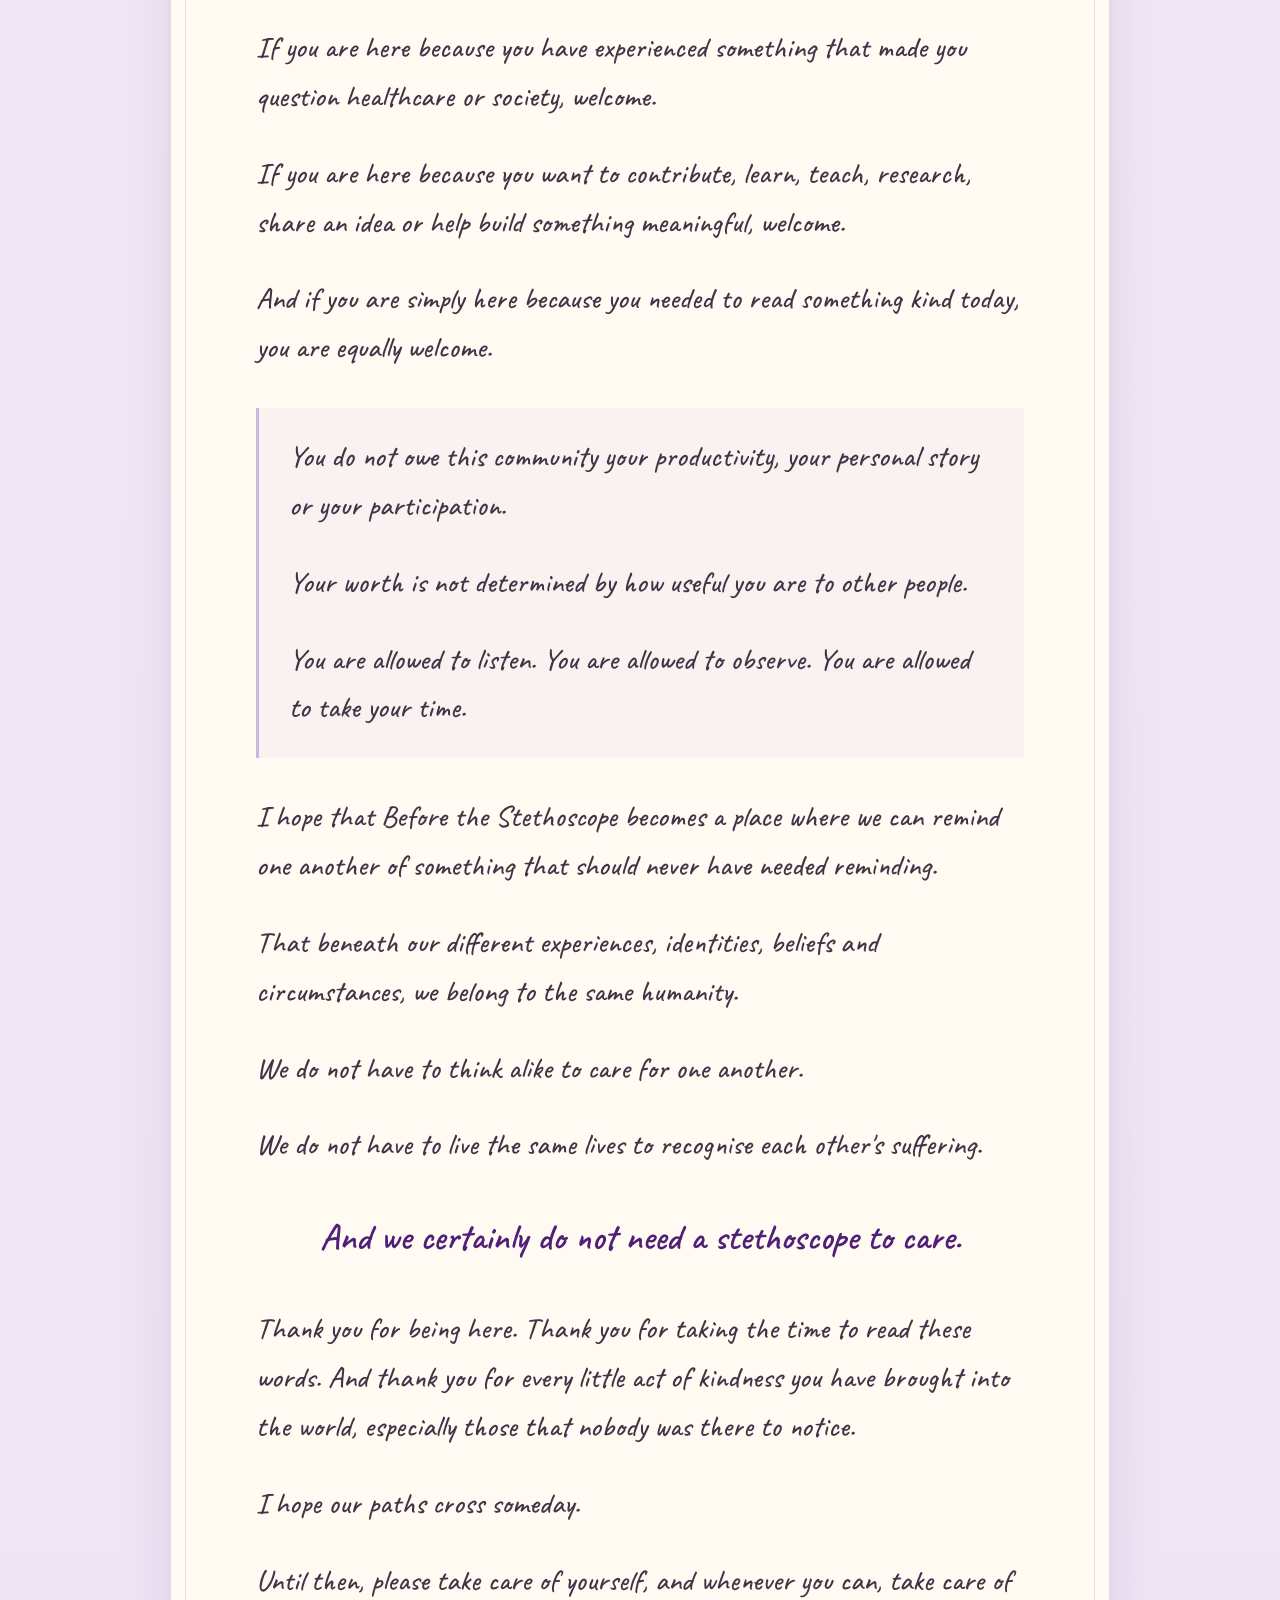
==== commit f55f33c5: "Update print statement to say 'Goodbye World'" ====
--- a/author.html
+++ b/author.html
@@ -1,76 +1,2438 @@
-<!doctype html>
-<html lang="en" data-theme="dark">
+
+<!DOCTYPE html>
+<html lang="en-AU">
+
 <head>
-  <meta charset="utf-8">
-  <meta name="viewport" content="width=device-width,initial-scale=1">
-  <link rel="icon" type="image/png" href="images/before-the-stethoscope-transparent.png">
-  <meta name="description" content="A note from the author of Before the Stethoscope.">
-  <title>From the Author — Before the Stethoscope</title>
-  <link rel="stylesheet" href="style.css">
-  <script defer src="analytics.js"></script>
-  <script defer src="site.js"></script>
+
+    <meta charset="UTF-8">
+
+    <meta name="viewport"
+          content="width=device-width, initial-scale=1">
+
+    <meta name="theme-color" content="#502078">
+
+    <meta name="description"
+          content="A heartfelt letter from Isha Tiwari, founder of Before the Stethoscope, on science, education, humanity, kindness and the power of community.">
+
+    <title>
+        A Letter to Humanity | Before the Stethoscope
+    </title>
+
+    <link rel="icon"
+          type="image/png"
+          href="images/before-the-stethoscope-transparent.png">
+
+    <!-- Google Fonts -->
+
+    <link rel="preconnect"
+          href="https://fonts.googleapis.com">
+
+    <link rel="preconnect"
+          href="https://fonts.gstatic.com"
+          crossorigin>
+
+    <link href="https://fonts.googleapis.com/css2?family=Caveat:wght@400;500;600;700&family=Cormorant+Garamond:ital,wght@0,400;0,500;0,600;0,700;1,400;1,500;1,600&family=DM+Sans:wght@400;500;600;700&display=swap"
+          rel="stylesheet">
+
+    <script defer src="analytics.js"></script>
+
+    <style>
+
+        /* =========================================
+           BRAND COLOURS AND TYPOGRAPHY
+        ========================================= */
+
+        :root {
+
+            --purple: #502078;
+            --plum: #79569a;
+            --lavender: #cbb8e0;
+            --lilac: #f0e8f7;
+            --ivory: #fcf9f6;
+            --paper: #fffaf2;
+            --ink: #403447;
+            --muted: #706479;
+            --border: #e3d8eb;
+
+            --heading:
+                'Cormorant Garamond', Georgia, serif;
+
+            --body:
+                'DM Sans', Arial, sans-serif;
+
+            --handwriting:
+                'Caveat', Georgia, serif;
+
+        }
+
+        * {
+            box-sizing: border-box;
+        }
+
+        html {
+            scroll-behavior: smooth;
+        }
+
+        body {
+
+            margin: 0;
+            background: var(--ivory);
+            color: var(--ink);
+            font-family: var(--body);
+            line-height: 1.8;
+
+        }
+
+        a {
+
+            color: var(--purple);
+            text-decoration: none;
+
+        }
+
+        a:focus-visible,
+        button:focus-visible {
+
+            outline: 3px solid var(--plum);
+            outline-offset: 5px;
+
+        }
+
+        img {
+            max-width: 100%;
+        }
+
+        .container {
+
+            width: min(1200px, 90%);
+            margin: auto;
+
+        }
+
+        /* =========================================
+           NAVIGATION
+        ========================================= */
+
+        header {
+
+            background: var(--ivory);
+            border-bottom: 1px solid var(--border);
+
+        }
+
+        .navigation {
+
+            display: flex;
+            align-items: center;
+            justify-content: space-between;
+            gap: 25px;
+            padding: 18px 0;
+
+        }
+
+        .brand {
+
+            display: flex;
+            align-items: center;
+            gap: 14px;
+
+        }
+
+        .brand img {
+
+            width: 58px;
+            height: 58px;
+            object-fit: contain;
+
+        }
+
+        .brand-name {
+
+            font-family: var(--heading);
+            font-size: 1.55rem;
+            font-weight: 700;
+            color: var(--purple);
+            line-height: 1.1;
+
+        }
+
+        .brand-name small {
+
+            display: block;
+            font-family: var(--body);
+            font-size: 0.62rem;
+            font-weight: 500;
+            letter-spacing: 2px;
+            text-transform: uppercase;
+            margin-top: 7px;
+
+        }
+
+        .nav-links {
+
+            display: flex;
+            align-items: center;
+            gap: 22px;
+            flex-wrap: wrap;
+
+        }
+
+        .nav-links a {
+
+            font-size: 0.85rem;
+            font-weight: 600;
+            color: var(--ink);
+
+        }
+
+        .nav-links a:hover,
+        .nav-links a[aria-current="page"] {
+
+            color: var(--purple);
+
+        }
+
+        .nav-links a[aria-current="page"] {
+
+            border-bottom: 1px solid var(--purple);
+
+        }
+
+        /* =========================================
+           PAGE INTRODUCTION
+        ========================================= */
+
+        .page-intro {
+
+            text-align: center;
+            padding: 75px 20px 45px;
+
+            background:
+                radial-gradient(
+                    ellipse at top,
+                    #e8daf3,
+                    transparent 75%
+                );
+
+        }
+
+        .page-intro img {
+
+            width: 110px;
+            margin-bottom: 20px;
+
+        }
+
+        .eyebrow {
+
+            display: block;
+            font-family: var(--body);
+            font-size: 0.72rem;
+            font-weight: 600;
+            letter-spacing: 3px;
+            text-transform: uppercase;
+            color: var(--plum);
+            margin-bottom: 20px;
+
+        }
+
+        .page-intro h1 {
+
+            font-family: var(--heading);
+            font-weight: 500;
+            font-size: clamp(3.5rem, 7vw, 6rem);
+            color: var(--purple);
+            line-height: 1.05;
+            margin: 0 0 20px;
+
+        }
+
+        .subtitle {
+
+            font-family: var(--handwriting);
+            font-size: 2.3rem;
+            color: var(--plum);
+            margin: 0 0 15px;
+
+        }
+
+        .welcome {
+
+            max-width: 600px;
+            margin: auto;
+            color: var(--muted);
+            font-size: 1rem;
+
+        }
+
+        /* =========================================
+           LETTER PAPER
+        ========================================= */
+
+        .letter-section {
+
+            padding: 30px 20px 90px;
+
+            background:
+                linear-gradient(
+                    180deg,
+                    var(--ivory),
+                    #eee4f4
+                );
+
+        }
+
+        .letter-paper {
+
+            position: relative;
+
+            max-width: 940px;
+            margin: auto;
+            padding: 75px 85px;
+
+            background-color: var(--paper);
+
+            background-image:
+                radial-gradient(
+                    ellipse at top left,
+                    rgba(203, 184, 224, 0.13),
+                    transparent 50%
+                );
+
+            border: 1px solid #e2d6e5;
+            border-radius: 3px;
+
+            box-shadow:
+                0 5px 15px rgba(80, 32, 120, 0.04),
+                0 20px 60px rgba(80, 32, 120, 0.09);
+
+        }
+
+        .letter-paper::before {
+
+            content: "";
+            position: absolute;
+            inset: 14px;
+            border: 1px solid #e5d8e8;
+            pointer-events: none;
+
+        }
+
+        /* =========================================
+           LETTERHEAD
+        ========================================= */
+
+        .letter-heading {
+
+            text-align: center;
+            margin-bottom: 45px;
+
+        }
+
+        .letter-heading img {
+
+            width: 90px;
+            margin-bottom: 10px;
+
+        }
+
+        .letter-heading p {
+
+            font-family: var(--body);
+            font-size: 0.65rem;
+            letter-spacing: 3px;
+            text-transform: uppercase;
+            color: var(--plum);
+
+        }
+
+        .letter-heading h2 {
+
+            font-family: var(--handwriting);
+            font-size: 3.6rem;
+            font-weight: 500;
+            color: var(--purple);
+            margin: 15px 0;
+            line-height: 1.2;
+
+        }
+
+        .ornament {
+
+            display: flex;
+            align-items: center;
+            justify-content: center;
+            gap: 15px;
+            margin: 25px auto;
+            color: var(--plum);
+            font-size: 1.5rem;
+
+        }
+
+        .ornament::before,
+        .ornament::after {
+
+            content: "";
+            width: 70px;
+            height: 1px;
+            background: var(--lavender);
+
+        }
+
+        /* =========================================
+           HANDWRITTEN LETTER
+        ========================================= */
+
+        .letter-content {
+
+            font-family: var(--handwriting);
+            font-size: 1.85rem;
+            font-weight: 500;
+            line-height: 1.65;
+            color: var(--ink);
+
+        }
+
+        .letter-content p {
+
+            margin: 0 0 28px;
+
+        }
+
+        .letter-content strong {
+
+            color: var(--purple);
+            font-weight: 700;
+
+        }
+
+        .salutation {
+
+            font-size: 2.5rem;
+            color: var(--purple);
+
+        }
+
+        .letter-content h3 {
+
+            font-family: var(--handwriting);
+            font-size: 2.7rem;
+            font-weight: 600;
+            color: var(--purple);
+
+            margin: 60px 0 25px;
+            padding-bottom: 12px;
+
+            border-bottom: 1px solid var(--lavender);
+
+            line-height: 1.3;
+
+        }
+
+        .letter-content blockquote {
+
+            font-family: var(--heading);
+            font-size: 2.2rem;
+            font-style: italic;
+            font-weight: 500;
+            line-height: 1.4;
+
+            color: var(--purple);
+            text-align: center;
+
+            margin: 45px 0;
+            padding: 30px 15px;
+
+            border-top: 1px solid var(--border);
+            border-bottom: 1px solid var(--border);
+
+        }
+
+        .personal-reflection {
+
+            font-family: var(--handwriting);
+            font-size: 2.3rem;
+            font-weight: 600;
+            color: var(--purple);
+            text-align: center;
+            line-height: 1.5;
+
+            margin: 40px 0 !important;
+
+        }
+
+        .gentle-reminder {
+
+            padding: 25px 30px;
+            margin: 35px 0;
+
+            background: rgba(203, 184, 224, 0.13);
+
+            border-left: 3px solid var(--lavender);
+
+        }
+
+        .gentle-reminder p:last-child {
+
+            margin-bottom: 0;
+
+        }
+
+        /* =========================================
+           FOUNDER'S SIGNATURE
+        ========================================= */
+
+        .letter-signoff {
+
+            margin-top: 55px;
+
+        }
+
+        .with-love {
+
+            font-family: var(--handwriting);
+            font-size: 2.1rem;
+            color: var(--ink);
+            margin-bottom: 10px;
+
+        }
+
+        .signature-image {
+
+            display: block;
+
+            width: 350px;
+            max-width: 90%;
+            height: auto;
+
+            mix-blend-mode: multiply;
+
+            margin: 10px 0 15px;
+
+        }
+
+        .founder-name {
+
+            font-family: var(--heading);
+            font-size: 1.9rem;
+            font-weight: 600;
+            color: var(--purple);
+            margin: 0;
+
+        }
+
+        .founder-role {
+
+            font-family: var(--body);
+            font-size: 0.85rem;
+            color: var(--muted);
+            margin: 4px 0;
+
+        }
+
+        .postscript {
+
+            border-top: 1px solid var(--border);
+            padding-top: 30px;
+            margin-top: 45px;
+
+            font-family: var(--handwriting);
+            font-size: 1.8rem;
+            color: var(--plum);
+
+        }
+
+        .postscript p {
+
+            margin: 0 0 15px;
+
+        }
+
+        /* =========================================
+           ACCESSIBLE READING MODE
+        ========================================= */
+
+        .reading-tools {
+
+            max-width: 940px;
+            margin: 0 auto 18px;
+
+            display: flex;
+            align-items: center;
+            justify-content: space-between;
+            flex-wrap: wrap;
+            gap: 12px;
+
+        }
+
+        .reading-note {
+
+            font-size: 0.8rem;
+            color: var(--muted);
+
+        }
+
+        .reading-button {
+
+            border: 1px solid var(--border);
+            border-radius: 6px;
+
+            background: var(--ivory);
+            color: var(--purple);
+
+            padding: 10px 16px;
+
+            font-family: var(--body);
+            font-size: 0.8rem;
+
+            cursor: pointer;
+
+        }
+
+        .reading-button:hover {
+
+            background: var(--lilac);
+
+        }
+
+        .letter-paper.plain-reading .letter-content {
+
+            font-family: var(--body);
+            font-size: 1.08rem;
+            font-weight: 400;
+            line-height: 1.95;
+
+        }
+
+        .letter-paper.plain-reading .letter-content h3 {
+
+            font-family: var(--heading);
+            font-size: 2rem;
+
+        }
+
+        .letter-paper.plain-reading .personal-reflection {
+
+            font-family: var(--heading);
+            font-size: 1.9rem;
+
+        }
+
+        .letter-paper.plain-reading .salutation,
+        .letter-paper.plain-reading .postscript,
+        .letter-paper.plain-reading .with-love {
+
+            font-family: var(--body);
+            font-size: 1.1rem;
+
+        }
+
+        /* =========================================
+           COMMUNITY INVITATION
+        ========================================= */
+
+        .community-invitation {
+
+            text-align: center;
+            padding: 80px 20px;
+            background: var(--lilac);
+
+        }
+
+        .community-invitation h2 {
+
+            font-family: var(--heading);
+            font-size: clamp(2.5rem, 5vw, 4rem);
+            font-weight: 500;
+            color: var(--purple);
+            line-height: 1.15;
+
+            margin: 0 0 20px;
+
+        }
+
+        .community-invitation p {
+
+            max-width: 700px;
+            margin: 0 auto 25px;
+            color: var(--muted);
+
+        }
+
+        .community-invitation .handwritten {
+
+            font-family: var(--handwriting);
+            font-size: 2.3rem;
+            color: var(--purple);
+
+        }
+
+        .button-group {
+
+            display: flex;
+            justify-content: center;
+            flex-wrap: wrap;
+            gap: 15px;
+            margin-top: 30px;
+
+        }
+
+        .button {
+
+            display: inline-block;
+            padding: 13px 25px;
+
+            border-radius: 6px;
+            background: var(--purple);
+            color: white;
+
+            border: 1px solid var(--purple);
+
+            font-size: 0.85rem;
+            font-weight: 600;
+
+        }
+
+        .button-outline {
+
+            background: transparent;
+            color: var(--purple);
+
+        }
+
+        .button:hover {
+
+            background: var(--plum);
+            color: white;
+
+        }
+
+        /* =========================================
+           FOOTER
+        ========================================= */
+
+        footer {
+
+            padding: 45px 20px;
+            text-align: center;
+
+            background: var(--ivory);
+
+            border-top: 1px solid var(--border);
+
+        }
+
+        footer img {
+
+            width: 70px;
+
+        }
+
+        footer h3 {
+
+            font-family: var(--heading);
+            font-size: 1.9rem;
+            font-weight: 600;
+            color: var(--purple);
+
+            margin: 10px 0;
+
+        }
+
+        footer p {
+
+            font-size: 0.85rem;
+            color: var(--muted);
+
+        }
+
+        .footer-links {
+
+            display: flex;
+            justify-content: center;
+            flex-wrap: wrap;
+            gap: 20px;
+
+            margin: 20px 0;
+            font-size: 0.85rem;
+
+        }
+
+        /* =========================================
+           MOBILE RESPONSIVENESS
+        ========================================= */
+
+        @media (max-width: 1000px) {
+
+            .navigation {
+
+                flex-direction: column;
+
+            }
+
+            .nav-links {
+
+                justify-content: center;
+                gap: 15px;
+
+            }
+
+            .letter-paper {
+
+                padding: 55px 45px;
+
+            }
+
+        }
+
+        @media (max-width: 600px) {
+
+            .page-intro {
+
+                padding: 50px 20px 30px;
+
+            }
+
+            .page-intro img {
+
+                width: 85px;
+
+            }
+
+            .subtitle {
+
+                font-size: 1.9rem;
+
+            }
+
+            .letter-section {
+
+                padding: 20px 12px 50px;
+
+            }
+
+            .letter-paper {
+
+                padding: 40px 25px;
+
+            }
+
+            .letter-paper::before {
+
+                inset: 7px;
+
+            }
+
+            .letter-content {
+
+                font-size: 1.55rem;
+                line-height: 1.6;
+
+            }
+
+            .letter-heading h2 {
+
+                font-size: 2.7rem;
+
+            }
+
+            .letter-content h3 {
+
+                font-size: 2.1rem;
+                margin-top: 40px;
+
+            }
+
+            .letter-content blockquote {
+
+                font-size: 1.65rem;
+                padding: 20px 5px;
+
+            }
+
+            .personal-reflection {
+
+                font-size: 1.85rem;
+
+            }
+
+            .salutation {
+
+                font-size: 2rem;
+
+            }
+
+            .signature-image {
+
+                width: 270px;
+
+            }
+
+            .postscript {
+
+                font-size: 1.5rem;
+
+            }
+
+            .gentle-reminder {
+
+                padding: 18px;
+
+            }
+
+            .community-invitation {
+
+                padding: 55px 20px;
+
+            }
+
+            .reading-tools {
+
+                justify-content: center;
+                text-align: center;
+
+            }
+
+        }
+
+        @media (prefers-reduced-motion: reduce) {
+
+            html {
+
+                scroll-behavior: auto;
+
+            }
+
+        }
+
+        /* =========================================
+           PRINTING THE LETTER
+        ========================================= */
+
+        @media print {
+
+            header,
+            .page-intro,
+            .reading-tools,
+            .community-invitation,
+            footer {
+
+                display: none;
+
+            }
+
+            body,
+            .letter-section {
+
+                background: white;
+
+            }
+
+            .letter-section {
+
+                padding: 0;
+
+            }
+
+            .letter-paper {
+
+                box-shadow: none;
+                border: none;
+                max-width: 100%;
+                padding: 20px;
+
+            }
+
+            .letter-paper::before {
+
+                display: none;
+
+            }
+
+            .letter-content {
+
+                font-family: Georgia, serif;
+                font-size: 12pt;
+                line-height: 1.7;
+
+            }
+
+            .letter-content h3 {
+
+                font-size: 18pt;
+                break-after: avoid;
+
+            }
+
+            .letter-content blockquote {
+
+                font-size: 16pt;
+                break-inside: avoid;
+
+            }
+
+            .letter-signoff {
+
+                break-inside: avoid;
+
+            }
+
+        }
+
+    </style>
+
 </head>
+
 <body>
-<div class="topline"></div>
-<header class="site-header">
-  <nav class="nav" aria-label="Main navigation">
-   <a class="brand" href="index.html" aria-label="Before the Stethoscope home">
-  <img
-    class="brand-logo"
-    src="images/before-the-stethoscope-transparent.png"
-    alt=""
-  >
-  <span class="brand-copy">
-    Before the Stethoscope
-    <small>Learn the science. Keep the person.</small>
-  </span>
-</a>
-    <div class="nav-tools">
-      <a href="explore.html">Explore the series</a>
-      <a href="digital-lab.html">Digital Lab</a>
-      <a href="author.html" aria-current="page">From the Author</a>
-      <a href="index.html#contact">Contact</a>
-      <div class="theme-picker" role="group" aria-label="Choose appearance">
-        <button data-theme-choice="system">Auto</button>
-        <button data-theme-choice="light">Light</button>
-        <button data-theme-choice="dark">Dark</button>
-        <button data-theme-choice="magic">Magic ✦</button>
-      </div>
-    </div>
-  </nav>
-</header>
-
-<main>
-  <section class="page-intro">
-    <div class="wrap">
-      <span class="eyebrow">A note from the author</span>
-      <h1>From the Author.</h1>
-      <p>A little about the intention behind these books and the way I hope they will be used.</p>
-    </div>
-  </section>
-
-  <section class="section">
-    <div class="wrap panel" style="max-width:850px">
-      <p>Medicine asks us to learn an extraordinary amount: how cells work, how systems respond, how illness changes the body, and how evidence can guide decisions. It can be easy to let the volume of information become the whole purpose.</p>
-      <p>These books begin with a person because science becomes meaningful when it helps us understand something about a life. Each chapter follows a question through the underlying mechanisms, then returns to the person and asks what the science explains—and what still needs care, curiosity or further understanding.</p>
-      <p>Learning takes time. Some ideas will make sense quickly; others may need another explanation, a new diagram or a pause before they settle. Use the questions to practise your thinking, return to the chapters when you need them, and let understanding grow through steady effort.</p>
-      <p class="quote">I hope these books help you see the science clearly—and remember the person at its centre.</p>
-      <p>Thank you for reading and for bringing your own questions to the work.</p>
-      <p><em>With care,</em><br><strong>Isha Tiwari</strong></p>
-      <a class="button outline" href="index.html">Return to the homepage →</a>
-    </div>
-  </section>
-</main>
-
-<footer class="footer">
-  <div class="wrap footer-inner">
-    <span><a href="index.html">Before the Stethoscope</a> · Learn the science. Keep the person.</span>
-    <nav aria-label="Footer navigation">
-      <a href="explore.html">Explore</a>
-      <a href="digital-lab.html">Digital Lab</a>
-      <a href="index.html#contact">Contact</a>
-    </nav>
-  </div>
-</footer>
+
+    <!-- =========================================
+         NAVIGATION
+    ========================================= -->
+
+    <header>
+
+        <nav class="container navigation"
+             aria-label="Main navigation">
+
+            <a href="index.html" class="brand">
+
+                <img
+                    src="images/before-the-stethoscope-transparent.png"
+                    alt=""
+                >
+
+                <div class="brand-name">
+
+                    Before the Stethoscope
+
+                    <small>
+                        For the Human Within
+                    </small>
+
+                </div>
+
+            </a>
+
+            <div class="nav-links">
+
+                <a href="index.html#mission">
+                    Our Mission
+                </a>
+
+                <a href="index.html#books">
+                    The Library
+                </a>
+
+                <a href="index.html#events">
+                    Events
+                </a>
+
+                <a href="digital-lab.html">
+                    Digital Labs
+                </a>
+
+                <a href="index.html#community">
+                    Community
+                </a>
+
+                <a href="author.html"
+                   aria-current="page">
+                    Founder's Letter
+                </a>
+
+                <a href="index.html#contact">
+                    Contact
+                </a>
+
+            </div>
+
+        </nav>
+
+    </header>
+
+    <main>
+
+        <!-- =====================================
+             PAGE INTRODUCTION
+        ===================================== -->
+
+        <section class="page-intro">
+
+            <img
+                src="images/before-the-stethoscope-transparent.png"
+                alt="Before the Stethoscope original emblem"
+            >
+
+            <span class="eyebrow">
+
+                A Letter from the Founder
+
+            </span>
+
+            <h1>
+
+                A Letter to Humanity.
+
+            </h1>
+
+            <p class="subtitle">
+
+                From one human being to another.
+
+            </p>
+
+            <p class="welcome">
+
+                Wherever you are in life,
+                whatever brought you here,
+                you are welcome to stay for a little while.
+
+                There is no hurry.
+
+            </p>
+
+        </section>
+
+        <!-- =====================================
+             THE LETTER
+        ===================================== -->
+
+        <section class="letter-section">
+
+            <div class="reading-tools">
+
+                <span class="reading-note">
+
+                    Read at your own pace. This letter can wait.
+
+                </span>
+
+                <button
+                    class="reading-button"
+                    id="reading-toggle"
+                    type="button"
+                    aria-pressed="false">
+
+                    Switch to easy-reading text
+
+                </button>
+
+            </div>
+
+            <article class="letter-paper" id="letter">
+
+                <div class="letter-heading">
+
+                    <img
+                        src="images/before-the-stethoscope-transparent.png"
+                        alt=""
+                    >
+
+                    <p>
+
+                        Before the Stethoscope
+
+                    </p>
+
+                    <h2>
+
+                        For the Human Within
+
+                    </h2>
+
+                    <div class="ornament"
+                         aria-hidden="true">
+
+                        &#9825;
+
+                    </div>
+
+                </div>
+
+                <div class="letter-content">
+
+                    <!-- =========================
+                         WELCOME
+                    ========================== -->
+
+                    <p class="salutation">
+
+                        Dear fellow human,
+
+                    </p>
+
+                    <p>
+
+                        Before anything else, I hope you know
+                        that you are welcome here.
+
+                    </p>
+
+                    <p>
+
+                        You do not need a degree, a title,
+                        a particular belief, a certain background
+                        or a perfectly understood life to belong.
+
+                        You do not need to have everything
+                        figured out.
+
+                        In fact, I am still figuring out
+                        quite a lot myself.
+
+                    </p>
+
+                    <p>
+
+                        I do not know what life has asked of you,
+                        what you have lost, what you have overcome,
+                        or what you are quietly carrying today.
+
+                        But I hope that, for these few moments,
+                        you can simply exist without having
+                        to explain yourself.
+
+                    </p>
+
+                    <!-- =========================
+                         THE ORIGIN OF THE BOOKS
+                    ========================== -->
+
+                    <h3>
+
+                        Where it all began
+
+                    </h3>
+
+                    <p>
+
+                        A year and a half ago, I began working
+                        on Before the Stethoscope with a simple
+                        intention: to make a difference in
+                        healthcare education.
+
+                        What started as an attempt to connect
+                        science with humanity through writing
+                        has gradually become something much
+                        more personal.
+
+                    </p>
+
+                    <p>
+
+                        Somewhere between writing about cells,
+                        tissues, illness and the extraordinary
+                        complexity of human life, I found myself
+                        returning to a much simpler question.
+
+                    </p>
+
+                    <blockquote>
+
+                        How can we understand so much about
+                        the human body, yet sometimes struggle
+                        so deeply to understand one another?
+
+                    </blockquote>
+
+                    <p>
+
+                        Medicine asks us to learn an extraordinary
+                        amount: how cells work, how systems respond,
+                        how illness changes the body, and how
+                        evidence can guide decisions.
+
+                        It can be easy to let the volume of
+                        information become the whole purpose.
+
+                    </p>
+
+                    <p>
+
+                        We spend years learning how the heart beats,
+                        how the brain communicates and how the body
+                        responds to injury.
+
+                        Yet understanding the mechanisms of life
+                        does not automatically teach us how to
+                        understand the experience of living.
+
+                    </p>
+
+                    <p>
+
+                        These books begin with a person because
+                        science becomes meaningful when it helps
+                        us understand something about a life.
+
+                        Each chapter follows a question through
+                        the underlying mechanisms, then returns
+                        to the person and asks what the science
+                        explains—and what still needs care,
+                        curiosity or further understanding.
+
+                    </p>
+
+                    <p>
+
+                        A person experiencing breathlessness is
+                        not simply an opportunity to discuss
+                        respiratory physiology.
+
+                        A person living with cancer is not merely
+                        an example of disrupted cell division.
+
+                        They are individuals whose lives,
+                        relationships, hopes and understanding
+                        of the future may have changed.
+
+                    </p>
+
+                    <p>
+
+                        I never want the beauty of scientific
+                        knowledge to overshadow the significance
+                        of the person it is intended to serve.
+
+                    </p>
+
+                    <p>
+
+                        And to those of you who are learning,
+                        please be patient with yourselves.
+
+                    </p>
+
+                    <p>
+
+                        Learning takes time. Some ideas will make
+                        sense quickly; others may need another
+                        explanation, a new diagram or a pause
+                        before they settle.
+
+                        Use the questions to practise your thinking,
+                        return to the chapters when you need them,
+                        and let understanding grow through
+                        steady effort.
+
+                    </p>
+
+                    <div class="gentle-reminder">
+
+                        <p>
+
+                            You are allowed to be confused.
+
+                        </p>
+
+                        <p>
+
+                            You are allowed to ask the same
+                            question twice.
+
+                        </p>
+
+                        <p>
+
+                            You are allowed to take longer than
+                            the person sitting beside you.
+
+                        </p>
+
+                        <p>
+
+                            Education should never make you feel
+                            that your worth depends on how quickly
+                            you understand something.
+
+                        </p>
+
+                    </div>
+
+                    <blockquote>
+
+                        I hope these books help you see the
+                        science clearly—and remember the
+                        person at its centre.
+
+                    </blockquote>
+
+                    <p>
+
+                        Thank you for reading and for bringing
+                        your own questions to the work.
+
+                        I hope these books become something
+                        you can return to with curiosity rather
+                        than fear, and with a genuine desire
+                        to understand rather than simply remember.
+
+                    </p>
+
+                    <!-- =========================
+                         SHARED HUMANITY
+                    ========================== -->
+
+                    <h3>
+
+                        The beautiful contradiction of being human
+
+                    </h3>
+
+                    <p>
+
+                        For a long time, I have questioned
+                        the world we live in.
+
+                    </p>
+
+                    <p>
+
+                        Why should the quality of healthcare
+                        someone receives depend on where they
+                        were born?
+
+                        Why should access to education, safety,
+                        nourishment and dignity be so different
+                        from one person to another?
+
+                        Why have we made something as fundamental
+                        as caring for one another so complicated?
+
+                    </p>
+
+                    <p>
+
+                        We have drawn borders across the earth,
+                        and somewhere along the way, we have
+                        also drawn borders between ourselves.
+
+                    </p>
+
+                    <p>
+
+                        We have divided ourselves through
+                        nationality, language, religion, wealth,
+                        profession, social position and countless
+                        other identities.
+
+                        These identities can be meaningful
+                        and beautiful, but they should never
+                        become reasons to forget our
+                        shared humanity.
+
+                    </p>
+
+                    <p>
+
+                        And here is something I find rather
+                        funny, in the most beautiful sense
+                        of the word.
+
+                    </p>
+
+                    <p>
+
+                        Despite everything that supposedly
+                        makes us different, we all possess
+                        this extraordinary capacity to feel.
+
+                    </p>
+
+                    <p>
+
+                        We experience love, fear, grief, hope,
+                        loneliness, excitement and the desire
+                        to belong.
+
+                        A mother worrying about her child on
+                        one side of the world is not so
+                        fundamentally different from a mother
+                        worrying about her child on the other.
+
+                        The comfort of being understood does
+                        not belong to a particular nationality.
+
+                        The pain of losing someone does not
+                        recognise a border.
+
+                    </p>
+
+                    <p>
+
+                        Our experiences may be different.
+
+                        The intensity of our emotions may differ,
+                        and the ways in which we express them
+                        may vary enormously.
+
+                    </p>
+
+                    <p>
+
+                        But there is something deeply familiar
+                        in our capacity to feel.
+
+                    </p>
+
+                    <p>
+
+                        Perhaps the reason we perceive the world
+                        so differently is that life has introduced
+                        itself to each of us in a different way.
+
+                    </p>
+
+                    <p>
+
+                        Some of us have been taught to trust.
+
+                        Others have learned to protect themselves.
+
+                        Some have experienced kindness when they
+                        needed it most, while others have experienced
+                        disappointment from the very people or
+                        institutions they believed would protect them.
+
+                    </p>
+
+                    <p>
+
+                        Our experiences shape our perspectives,
+                        our beliefs, our fears and sometimes
+                        even the walls we build around ourselves.
+
+                    </p>
+
+                    <p>
+
+                        I wonder how differently we might treat
+                        one another if, before judging someone's
+                        behaviour, we became a little more curious
+                        about the experiences that shaped it.
+
+                    </p>
+
+                    <p>
+
+                        Understanding does not mean excusing harm.
+
+                        Kindness does not mean abandoning boundaries.
+
+                        Compassion does not require us to agree
+                        with everything another person believes.
+
+                    </p>
+
+                    <p>
+
+                        But it does invite us to recognise
+                        that there is a human being on the
+                        other side of our disagreement.
+
+                    </p>
+
+                    <blockquote>
+
+                        Perhaps we are not as different
+                        as the world has taught us to believe.
+
+                    </blockquote>
+
+                    <!-- =========================
+                         STANDING UP FOR CHANGE
+                    ========================== -->
+
+                    <h3>
+
+                        I do not want to simply watch anymore
+
+                    </h3>
+
+                    <p>
+
+                        There have been many occasions when
+                        I have found myself frustrated with
+                        the way society functions.
+
+                    </p>
+
+                    <p>
+
+                        I have questioned why preventable
+                        suffering continues to exist, why
+                        people feel unheard, why healthcare
+                        can become inaccessible, and why
+                        kindness sometimes feels like an
+                        extraordinary act rather than an
+                        ordinary part of being human.
+
+                    </p>
+
+                    <p>
+
+                        But I have also had to ask myself
+                        an uncomfortable question.
+
+                    </p>
+
+                    <p class="personal-reflection">
+
+                        What am I doing about it?
+
+                    </p>
+
+                    <p>
+
+                        I do not want to spend my life sitting
+                        comfortably in the shade, discussing
+                        everything that is wrong with the world,
+                        while waiting for someone else to stand
+                        in the sunlight and do something about it.
+
+                    </p>
+
+                    <p class="personal-reflection">
+
+                        I want to stand up.
+
+                    </p>
+
+                    <p>
+
+                        Not because I have all the answers.
+
+                        I certainly do not.
+
+                    </p>
+
+                    <p>
+
+                        Not because I believe I am capable
+                        of changing the world on my own.
+
+                        No individual can, and perhaps that
+                        is precisely the point.
+
+                    </p>
+
+                    <p>
+
+                        I want to stand up because I believe
+                        that we have a choice in how we
+                        participate in the world around us.
+
+                    </p>
+
+                    <p>
+
+                        We do not have to reproduce the
+                        indifference we have experienced.
+
+                        We do not have to continue treating
+                        unfairness as inevitable simply
+                        because it has existed for generations.
+
+                        We do not have to accept that the way
+                        things have always been done is the
+                        only way they can ever be done.
+
+                    </p>
+
+                    <p>
+
+                        We can question.
+
+                        We can learn.
+
+                        We can organise.
+
+                        We can cooperate.
+
+                        We can build alternatives and work
+                        towards better systems.
+
+                    </p>
+
+                    <p>
+
+                        We can choose not to participate
+                        in harmful patterns in the same
+                        way again.
+
+                    </p>
+
+                    <p>
+
+                        I believe that systems are created
+                        by people, sustained by people and,
+                        ultimately, capable of being changed
+                        by people.
+
+                    </p>
+
+                    <p>
+
+                        Authority may be held by individuals
+                        and institutions, but the capacity
+                        for collective change belongs
+                        to communities.
+
+                    </p>
+
+                    <p>
+
+                        It belongs to the teacher who refuses
+                        to give up on a struggling student.
+
+                        To the nurse who takes an extra moment
+                        to listen.
+
+                        To the researcher who continues
+                        asking difficult questions.
+
+                        To the neighbour who notices when
+                        someone needs help.
+
+                        To the ordinary person who chooses
+                        to act with kindness when it would
+                        have been easier to look away.
+
+                    </p>
+
+                    <p>
+
+                        These people may never appear in
+                        history books.
+
+                        Their names may never be celebrated.
+
+                        Yet their actions quietly hold
+                        our society together.
+
+                    </p>
+
+                    <blockquote>
+
+                        The power to build a more humane
+                        world lives within its people.
+
+                    </blockquote>
+
+                    <p>
+
+                        And I want Before the Stethoscope
+                        to be one small place where we begin
+                        to rediscover that power together.
+
+                    </p>
+
+                    <!-- =========================
+                         THE COMMUNITY
+                    ========================== -->
+
+                    <h3>
+
+                        A community, not a hierarchy
+
+                    </h3>
+
+                    <p>
+
+                        Before the Stethoscope is not intended
+                        to become a community in which everyone
+                        thinks the same way.
+
+                    </p>
+
+                    <p>
+
+                        Quite the opposite.
+
+                    </p>
+
+                    <p>
+
+                        I want to create a space where a
+                        medical student can learn from a patient,
+                        where a professor can learn from a
+                        school student, where a healthcare
+                        professional can speak honestly about
+                        their challenges, and where someone
+                        without any formal education in medicine
+                        can contribute something profoundly
+                        meaningful.
+
+                    </p>
+
+                    <p>
+
+                        Knowledge does not exist exclusively
+                        within universities, textbooks
+                        or professional institutions.
+
+                    </p>
+
+                    <p>
+
+                        There is knowledge in lived experience.
+
+                        There is knowledge in caring for
+                        someone who is unwell.
+
+                        There is knowledge in navigating
+                        systems that were not designed with
+                        your circumstances in mind.
+
+                        There is knowledge in listening,
+                        observing, questioning and simply living.
+
+                    </p>
+
+                    <p>
+
+                        Through educational books, community
+                        gatherings, conferences, discussions
+                        and collaborative projects, I hope
+                        we can bring these different forms
+                        of knowledge together.
+
+                    </p>
+
+                    <p>
+
+                        I want us to move beyond identifying
+                        problems and begin exploring solutions,
+                        however small those solutions may
+                        initially seem.
+
+                    </p>
+
+                    <p>
+
+                        I want us to create an environment
+                        where people can ask difficult questions
+                        without humiliation, disagree without
+                        cruelty and share their experiences
+                        without feeling pressured to reveal
+                        more than they are comfortable sharing.
+
+                    </p>
+
+                    <p>
+
+                        I want this to be a community where
+                        listening is valued just as much
+                        as speaking.
+
+                    </p>
+
+                    <p>
+
+                        Where a person does not need to
+                        earn the right to be heard.
+
+                    </p>
+
+                    <p>
+
+                        Where kindness is not confused
+                        with weakness.
+
+                    </p>
+
+                    <p>
+
+                        And where no individual is considered
+                        more worthy of dignity simply because
+                        of the position they occupy.
+
+                    </p>
+
+                    <p>
+
+                        You do not have to agree with everything
+                        I believe to belong here.
+
+                        I hope you will challenge my ideas,
+                        offer different perspectives and
+                        help me recognise things I may
+                        not yet understand.
+
+                    </p>
+
+                    <p class="personal-reflection">
+
+                        I am learning too.
+
+                    </p>
+
+                    <!-- =========================
+                         THE HUMAN WITHIN
+                    ========================== -->
+
+                    <h3>
+
+                        For the human within
+
+                    </h3>
+
+                    <p>
+
+                        This philosophy extends beyond patients
+                        and healthcare professionals.
+
+                        It extends to every one of us.
+
+                    </p>
+
+                    <p>
+
+                        Behind every diagnosis is a person.
+
+                        Behind every profession is a person.
+
+                        Behind every mistake, achievement,
+                        disagreement, fear and ambition
+                        is a person.
+
+                    </p>
+
+                    <p>
+
+                        Sometimes, we become so occupied
+                        with the roles we play that we forget
+                        who we were before the world began
+                        placing expectations upon us.
+
+                    </p>
+
+                    <p>
+
+                        Before we became students, teachers,
+                        doctors, nurses, researchers, leaders
+                        or workers, we were human beings.
+
+                    </p>
+
+                    <p>
+
+                        And that is what we will always remain.
+
+                    </p>
+
+                    <p>
+
+                        I cannot promise that Before the
+                        Stethoscope will solve every problem.
+
+                        I cannot promise that we will always
+                        agree, that our efforts will always
+                        succeed, or that the journey will
+                        be easy.
+
+                    </p>
+
+                    <p>
+
+                        But I can commit to approaching
+                        this work with care.
+
+                        To remaining open to learning.
+
+                        To acknowledging mistakes.
+
+                        To listening when someone tells me
+                        that something could be done better.
+
+                    </p>
+
+                    <p>
+
+                        And, most importantly, to remembering
+                        why this began.
+
+                    </p>
+
+                    <blockquote>
+
+                        The individual comes before the system.
+
+                    </blockquote>
+
+                    <p>
+
+                        I want to live in a world where
+                        knowledge is shared rather than guarded,
+                        where healthcare is guided by human
+                        dignity, where communities support
+                        one another, and where a person's
+                        circumstances do not determine
+                        the value of their life.
+
+                    </p>
+
+                    <p>
+
+                        Perhaps we cannot build that world
+                        overnight.
+
+                    </p>
+
+                    <p>
+
+                        But surely, we can begin.
+
+                    </p>
+
+                    <p class="personal-reflection">
+
+                        A conversation at a time.<br>
+
+                        A classroom at a time.<br>
+
+                        A community at a time.<br>
+
+                        A human being at a time.
+
+                    </p>
+
+                    <!-- =========================
+                         OPEN INVITATION
+                    ========================== -->
+
+                    <h3>
+
+                        An invitation, without expectations
+
+                    </h3>
+
+                    <p>
+
+                        If you have found your way here
+                        because you are curious about science,
+                        welcome.
+
+                    </p>
+
+                    <p>
+
+                        If you are here because you have
+                        experienced something that made you
+                        question healthcare or society,
+                        welcome.
+
+                    </p>
+
+                    <p>
+
+                        If you are here because you want
+                        to contribute, learn, teach, research,
+                        share an idea or help build something
+                        meaningful, welcome.
+
+                    </p>
+
+                    <p>
+
+                        And if you are simply here because
+                        you needed to read something kind
+                        today, you are equally welcome.
+
+                    </p>
+
+                    <div class="gentle-reminder">
+
+                        <p>
+
+                            You do not owe this community
+                            your productivity, your personal
+                            story or your participation.
+
+                        </p>
+
+                        <p>
+
+                            Your worth is not determined
+                            by how useful you are to other people.
+
+                        </p>
+
+                        <p>
+
+                            You are allowed to listen.
+
+                            You are allowed to observe.
+
+                            You are allowed to take your time.
+
+                        </p>
+
+                    </div>
+
+                    <p>
+
+                        I hope that Before the Stethoscope
+                        becomes a place where we can remind
+                        one another of something that should
+                        never have needed reminding.
+
+                    </p>
+
+                    <p>
+
+                        That beneath our different experiences,
+                        identities, beliefs and circumstances,
+                        we belong to the same humanity.
+
+                    </p>
+
+                    <p>
+
+                        We do not have to think alike
+                        to care for one another.
+
+                    </p>
+
+                    <p>
+
+                        We do not have to live the same
+                        lives to recognise each other's
+                        suffering.
+
+                    </p>
+
+                    <p class="personal-reflection">
+
+                        And we certainly do not need
+                        a stethoscope to care.
+
+                    </p>
+
+                    <p>
+
+                        Thank you for being here.
+
+                        Thank you for taking the time
+                        to read these words.
+
+                        And thank you for every little act
+                        of kindness you have brought into
+                        the world, especially those that
+                        nobody was there to notice.
+
+                    </p>
+
+                    <p>
+
+                        I hope our paths cross someday.
+
+                    </p>
+
+                    <p>
+
+                        Until then, please take care of
+                        yourself, and whenever you can,
+                        take care of one another.
+
+                    </p>
+
+                </div>
+
+                <!-- =============================
+                     ORIGINAL HANDWRITTEN SIGNATURE
+                ============================== -->
+
+                <div class="letter-signoff">
+
+                    <p class="with-love">
+
+                        With love, hope and care,
+
+                    </p>
+
+                    <img
+                        class="signature-image"
+                        src="images/Isha Tiwari handwritten signature.png"
+                        alt="Handwritten signature of Isha Tiwari"
+                    >
+
+                    <p class="founder-name">
+
+                        Isha Tiwari
+
+                    </p>
+
+                    <p class="founder-role">
+
+                        Founder &amp; Author
+
+                    </p>
+
+                    <p class="founder-role">
+
+                        Before the Stethoscope
+
+                    </p>
+
+                    <p class="founder-role">
+
+                        For the Human Within
+
+                    </p>
+
+                    <p class="founder-role">
+
+                        Melbourne, Australia
+
+                    </p>
+
+                </div>
+
+                <!-- =============================
+                     A FINAL PERSONAL REMINDER
+                ============================== -->
+
+                <div class="postscript">
+
+                    <p>
+
+                        <strong>P.S.</strong>
+
+                        If nobody has reminded you today,
+                        you are a human being before
+                        you are anything else.
+
+                    </p>
+
+                    <p>
+
+                        Before your profession.
+
+                        Before your achievements.
+
+                        Before your mistakes.
+
+                        Before your responsibilities.
+
+                        Before the expectations that others
+                        have placed upon you.
+
+                    </p>
+
+                    <p>
+
+                        You do not need to accomplish
+                        something extraordinary to deserve
+                        an ordinary amount of love,
+                        dignity and care.
+
+                    </p>
+
+                    <p>
+
+                        Please remember that. &#9825;
+
+                    </p>
+
+                </div>
+
+            </article>
+
+        </section>
+
+        <!-- =====================================
+             COMMUNITY INVITATION
+        ===================================== -->
+
+        <section class="community-invitation">
+
+            <span class="eyebrow">
+
+                An Open Invitation
+
+            </span>
+
+            <h2>
+
+                There is a place for you here.
+
+            </h2>
+
+            <p>
+
+                Before the Stethoscope is not a community
+                built around one person's ideas.
+
+                It is an invitation to bring our different
+                experiences, knowledge and perspectives
+                together, and explore what we can create
+                through collective care.
+
+            </p>
+
+            <p>
+
+                You are welcome to learn, question,
+                share, collaborate or simply listen.
+
+                Participation is always your choice.
+
+            </p>
+
+            <p class="handwritten">
+
+                We do not have to think alike
+                to care for one another.
+
+            </p>
+
+            <div class="button-group">
+
+                <a href="index.html#community"
+                   class="button">
+
+                    Be Part of Our Community
+
+                </a>
+
+                <a href="index.html#events"
+                   class="button button-outline">
+
+                    Explore Our Events
+
+                </a>
+
+                <a href="index.html#books"
+                   class="button button-outline">
+
+                    Explore Our Books
+
+                </a>
+
+                <a href="index.html#contact"
+                   class="button button-outline">
+
+                    Start a Conversation
+
+                </a>
+
+            </div>
+
+        </section>
+
+    </main>
+
+    <!-- =========================================
+         FOOTER
+    ========================================= -->
+
+    <footer>
+
+        <img
+            src="images/before-the-stethoscope-transparent.png"
+            alt="Before the Stethoscope"
+        >
+
+        <h3>
+
+            Before the Stethoscope
+
+        </h3>
+
+        <p>
+
+            For the Human Within.
+
+        </p>
+
+        <p>
+
+            Learn the science. Keep the person.
+
+        </p>
+
+        <nav class="footer-links"
+             aria-label="Footer navigation">
+
+            <a href="index.html">
+                Home
+            </a>
+
+            <a href="index.html#books">
+                The Library
+            </a>
+
+            <a href="digital-lab.html">
+                Digital Labs
+            </a>
+
+            <a href="index.html#events">
+                Events
+            </a>
+
+            <a href="index.html#community">
+                Community
+            </a>
+
+            <a href="index.html#contact">
+                Contact
+            </a>
+
+        </nav>
+
+        <p>
+
+            &copy; <span id="year">2026</span>
+            Before the Stethoscope.
+
+            All rights reserved.
+
+        </p>
+
+        <p>
+
+            Built with curiosity, kindness and care.
+
+        </p>
+
+    </footer>
+
+    <!-- =========================================
+         READING ACCESSIBILITY
+    ========================================= -->
+
+    <script>
+
+        const readingToggle =
+            document.getElementById("reading-toggle");
+
+        const letter =
+            document.getElementById("letter");
+
+        readingToggle.addEventListener("click", () => {
+
+            const plainReading =
+                letter.classList.toggle("plain-reading");
+
+            readingToggle.setAttribute(
+                "aria-pressed",
+                String(plainReading)
+            );
+
+            readingToggle.textContent = plainReading
+
+                ? "Return to handwritten letter"
+
+                : "Switch to easy-reading text";
+
+        });
+
+        document.getElementById("year").textContent =
+            new Date().getFullYear();
+
+    </script>
+
 </body>
+
 </html>
